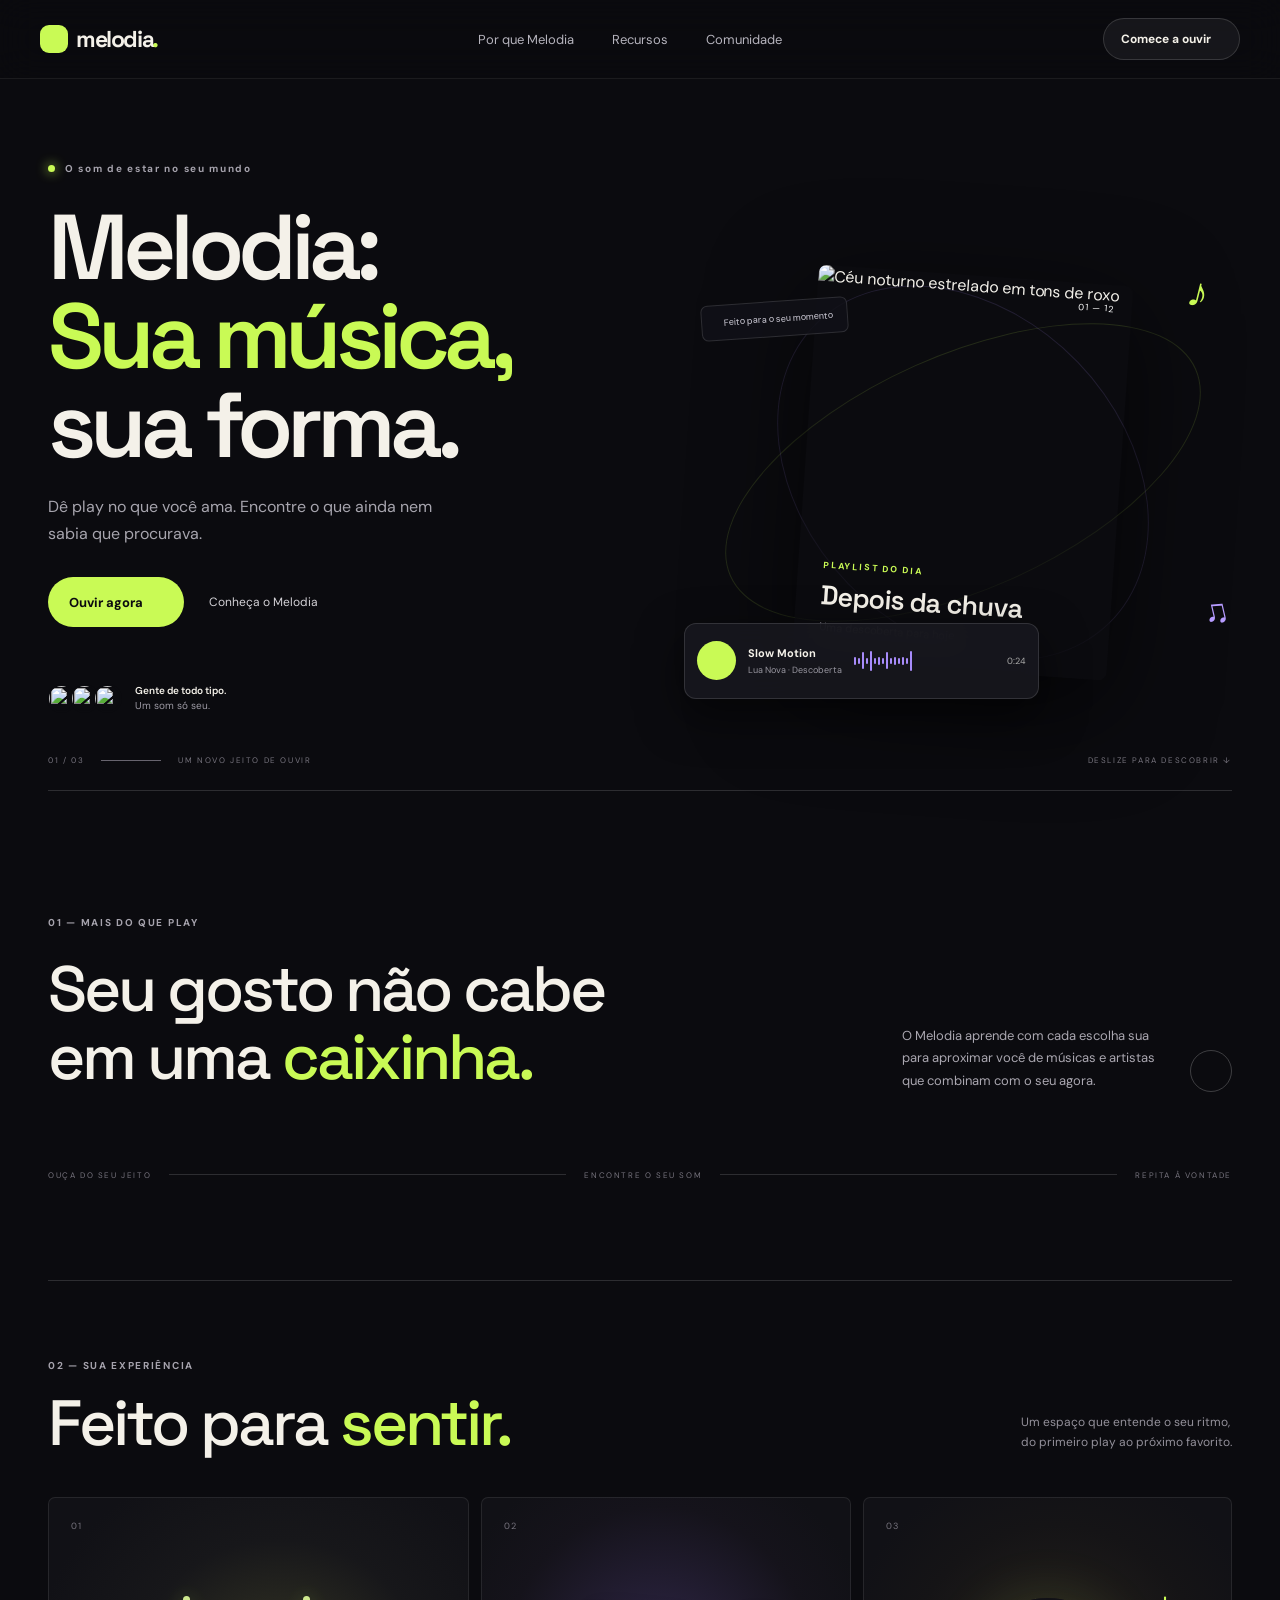
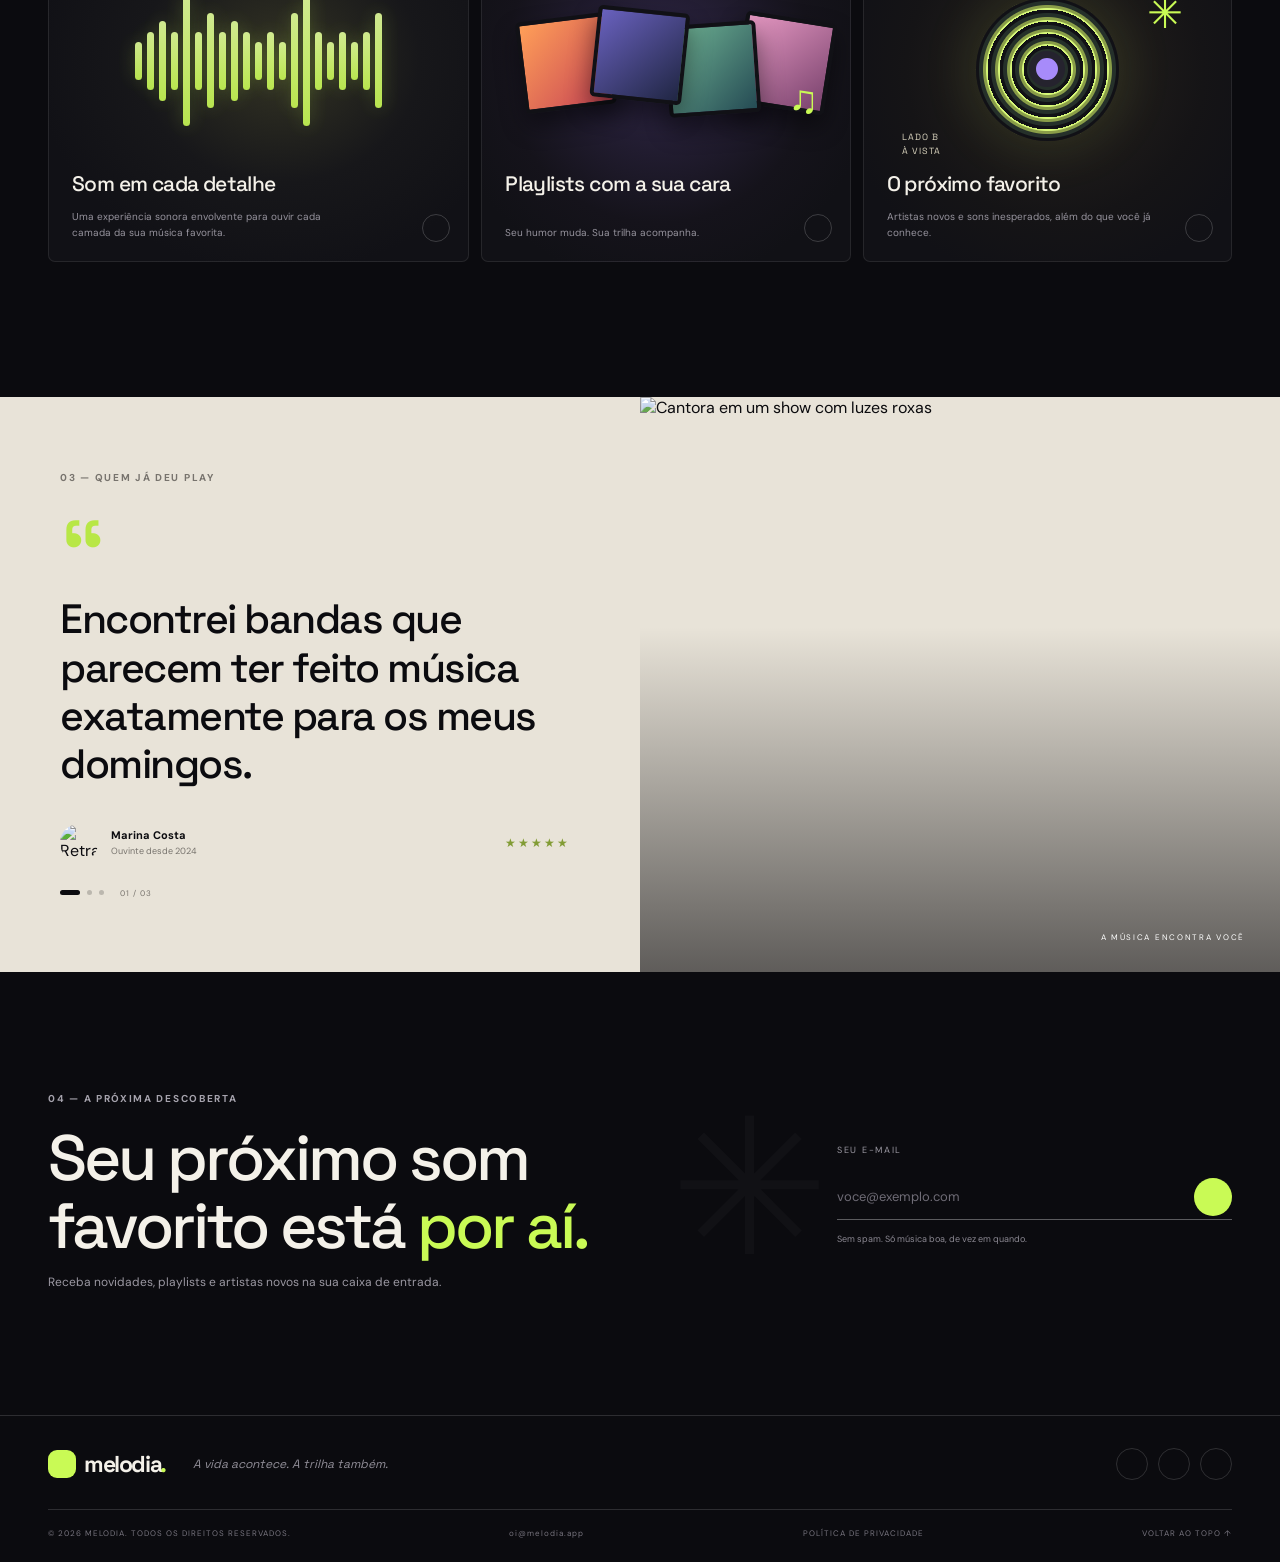
==== index.html @ ab0a3a22 "Set explicit hero title typography" ====
<!doctype html>
<html lang="pt-BR">
<head>
  <meta charset="utf-8">
  <meta name="viewport" content="width=device-width, initial-scale=1">
  <meta name="theme-color" content="#0b0b0f">
  <meta name="description" content="Melodia: descubra artistas novos, crie playlists com a sua cara e ouça cada detalhe.">
  <title>Melodia — Sua música, sua forma</title>
  <link rel="preconnect" href="https://fonts.googleapis.com">
  <link rel="preconnect" href="https://fonts.gstatic.com" crossorigin>
  <link href="https://fonts.googleapis.com/css2?family=DM+Sans:wght@400;500;600;700&family=Space+Grotesk:wght@400;500;600;700&display=swap" rel="stylesheet">
  <script src="https://cdn.tailwindcss.com"></script>
  <script>tailwind.config={theme:{extend:{fontFamily:{sans:['DM Sans','sans-serif'],display:['Space Grotesk','sans-serif']},colors:{ink:'#0b0b0f',acid:'#c9fa55',violet:'#a78bfa'}}}}</script>
  <link rel="stylesheet" href="style.css?v=2">
  <script src="https://unpkg.com/lucide@latest"></script>
</head>
<body>
  <header class="site-header" id="top">
    <nav class="nav-wrap" aria-label="Navegação principal">
      <a class="brand" href="#top" aria-label="Melodia, início"><span class="brand-mark"><i data-lucide="audio-lines"></i></span>melodia<span class="brand-dot">.</span></a>
      <button class="menu-toggle" aria-label="Abrir menu" aria-expanded="false"><i data-lucide="menu"></i></button>
      <div class="nav-links"><a href="#sobre">Por que Melodia</a><a href="#recursos">Recursos</a><a href="#vozes">Comunidade</a></div>
      <a class="nav-cta" href="#ouvir">Comece a ouvir <i data-lucide="arrow-up-right"></i></a>
    </nav>
  </header>

  <main>
    <section class="hero section-wrap" id="ouvir">
      <div class="hero-copy">
        <div class="eyebrow"><span class="pulse-dot"></span> O som de estar no seu mundo</div>
        <h1 style="font-family:'Space Grotesk',sans-serif;font-size:clamp(48px,10vw,92px);font-weight:600;line-height:.97;letter-spacing:-.065em;margin-bottom:24px">Melodia:<br><span style="display:inline-block;white-space:nowrap;color:var(--lime)">Sua música,</span><br>sua forma.</h1>
        <p class="hero-lede">Dê play no que você ama. Encontre o que ainda nem sabia que procurava.</p>
        <div class="hero-actions"><a class="button button-lime" href="#recursos">Ouvir agora <i data-lucide="arrow-right"></i></a><a class="text-link" href="#sobre">Conheça o Melodia <i data-lucide="arrow-down-right"></i></a></div>
        <div class="listener-proof"><div class="avatar-stack"><img src="https://images.unsplash.com/photo-1534528741775-53994a69daeb?auto=format&fit=crop&w=80&q=80" alt=""><img src="https://images.unsplash.com/photo-1500648767791-00dcc994a43e?auto=format&fit=crop&w=80&q=80" alt=""><img src="https://images.unsplash.com/photo-1531123897727-8f129e1688ce?auto=format&fit=crop&w=80&q=80" alt=""></div><span><strong>Gente de todo tipo.</strong><br>Um som só seu.</span></div>
      </div>
      <div class="hero-art" aria-label="Prévia visual do aplicativo Melodia">
        <div class="orbit orbit-one"></div><div class="orbit orbit-two"></div><div class="visual-note note-a">♪</div><div class="visual-note note-b">♫</div>
        <div class="album-art"><img src="https://images.unsplash.com/photo-1519608487953-e999c86e7455?auto=format&fit=crop&w=900&q=85" alt="Céu noturno estrelado em tons de roxo"><div class="album-shade"></div><div class="album-caption"><span>PLAYLIST DO DIA</span><strong>Depois da chuva</strong><small>Uma descoberta para hoje</small></div><span class="album-index">01 — 12</span></div>
        <div class="floating-player"><button class="play-toggle" aria-label="Reproduzir prévia"><i data-lucide="play"></i></button><div class="track-meta"><strong>Slow Motion</strong><span>Lua Nova · Descoberta</span></div><div class="waveform" aria-hidden="true"><span></span><span></span><span></span><span></span><span></span><span></span><span></span><span></span><span></span><span></span><span></span><span></span><span></span><span></span><span></span></div><span class="track-time">0:24</span></div>
        <div class="sound-tag"><i data-lucide="sparkles"></i> Feito para o seu momento</div>
      </div>
      <div class="hero-bottom"><span>01 / 03</span><div class="hero-rule"></div><span>UM NOVO JEITO DE OUVIR</span><span class="scroll-hint">DESLIZE PARA DESCOBRIR ↓</span></div>
    </section>

    <section class="intro section-wrap" id="sobre"><div class="section-kicker">01 — MAIS DO QUE PLAY</div><div class="intro-content"><h2>Seu gosto não cabe<br>em uma <em>caixinha.</em></h2><div class="intro-aside"><p>O Melodia aprende com cada escolha sua para aproximar você de músicas e artistas que combinam com o seu agora.</p><a href="#recursos" class="round-link" aria-label="Ver recursos"><i data-lucide="arrow-down-right"></i></a></div></div><div class="intro-line"><span>OUÇA DO SEU JEITO</span><div></div><span>ENCONTRE O SEU SOM</span><div></div><span>REPITA À VONTADE</span></div></section>

    <section class="features section-wrap" id="recursos"><div class="section-heading"><div><div class="section-kicker">02 — SUA EXPERIÊNCIA</div><h2>Feito para <em>sentir.</em></h2></div><p>Um espaço que entende o seu ritmo,<br>do primeiro play ao próximo favorito.</p></div>
      <div class="feature-grid">
        <a class="feature feature-large" href="recursos.html#som"><div class="feature-top"><span class="feature-number">01</span><i data-lucide="audio-waveform"></i></div><div class="feature-visual equalizer" aria-hidden="true"><span></span><span></span><span></span><span></span><span></span><span></span><span></span><span></span><span></span><span></span><span></span><span></span><span></span><span></span><span></span><span></span><span></span><span></span><span></span><span></span><span></span></div><h3>Som em cada detalhe</h3><p>Uma experiência sonora envolvente para ouvir cada camada da sua música favorita.</p><span class="feature-arrow" aria-hidden="true"><i data-lucide="arrow-up-right"></i></span></a>
        <a class="feature feature-playlist" href="recursos.html#playlists"><div class="feature-top"><span class="feature-number">02</span><i data-lucide="list-music"></i></div><div class="mini-playlist"><span class="mini-cover cover-one"><i data-lucide="sun"></i></span><span class="mini-cover cover-two"><i data-lucide="moon"></i></span><span class="mini-cover cover-three"><i data-lucide="cloud-sun"></i></span><span class="mini-cover cover-four"><i data-lucide="radio"></i></span><div class="mini-wave">♫</div></div><h3>Playlists com a sua cara</h3><p>Seu humor muda. Sua trilha acompanha.</p><span class="feature-arrow" aria-hidden="true"><i data-lucide="arrow-up-right"></i></span></a>
        <a class="feature feature-discover" href="recursos.html#descobertas"><div class="feature-top"><span class="feature-number">03</span><i data-lucide="compass"></i></div><div class="discover-art"><div class="discover-disc"><div></div></div><span class="discover-star">✳</span><span class="discover-label">LADO B<br>À VISTA</span></div><h3>O próximo favorito</h3><p>Artistas novos e sons inesperados, além do que você já conhece.</p><span class="feature-arrow" aria-hidden="true"><i data-lucide="arrow-up-right"></i></span></a>
      </div>
    </section>

<section class="quote-section" id="vozes"><div class="quote-inner"><div class="section-kicker">03 — QUEM JÁ DEU PLAY</div><div class="quote-mark">“</div><blockquote>Encontrei bandas que parecem ter feito música exatamente para os meus domingos.</blockquote><div class="quote-person"><img src="https://images.unsplash.com/photo-1534528741775-53994a69daeb?auto=format&fit=crop&w=120&q=85" alt="Retrato de Marina Costa"><div><strong>Marina Costa</strong><span>Ouvinte desde 2024</span></div><div class="quote-stars" aria-label="5 de 5 estrelas">★★★★★</div></div><div class="quote-pagination" aria-label="Depoimentos"><button class="active" aria-label="Depoimento 1" aria-pressed="true"></button><button aria-label="Depoimento 2" aria-pressed="false"></button><button aria-label="Depoimento 3" aria-pressed="false"></button><span class="quote-count">01 / 03</span></div></div><div class="quote-photo"><img src="https://images.unsplash.com/photo-1516280440614-37939bbacd81?auto=format&fit=crop&w=1000&q=85" alt="Cantora em um show com luzes roxas"><div class="photo-label">A MÚSICA ENCONTRA VOCÊ</div></div></section>

    <section class="signup section-wrap"><div class="signup-copy"><div class="section-kicker">04 — A PRÓXIMA DESCOBERTA</div><h2>Seu próximo som<br>favorito está <em>por aí.</em></h2><p>Receba novidades, playlists e artistas novos na sua caixa de entrada.</p></div><form class="signup-form"><label for="email">SEU E-MAIL</label><div class="input-row"><input id="email" name="email" type="email" placeholder="voce@exemplo.com" autocomplete="email" required><button type="submit" aria-label="Inscrever e-mail"><i data-lucide="arrow-up-right"></i></button></div><div class="form-message" aria-live="polite">Sem spam. Só música boa, de vez em quando.</div></form><div class="signup-spark">✳</div></section>
  </main>

  <footer class="footer"><div class="footer-main"><a class="brand" href="#top"><span class="brand-mark"><i data-lucide="audio-lines"></i></span>melodia<span class="brand-dot">.</span></a><span class="footer-note">A vida acontece. A trilha também.</span><div class="social-links"><a href="https://instagram.com" aria-label="Instagram"><i data-lucide="instagram"></i></a><a href="https://youtube.com" aria-label="YouTube"><i data-lucide="youtube"></i></a><a href="https://open.spotify.com" aria-label="Spotify"><i data-lucide="disc-3"></i></a></div></div><div class="footer-bottom"><span>© 2026 MELODIA. TODOS OS DIREITOS RESERVADOS.</span><a href="mailto:oi@melodia.app">oi@melodia.app</a><a href="privacidade.html">POLÍTICA DE PRIVACIDADE</a><a href="#top">VOLTAR AO TOPO ↑</a></div></footer>
  <script src="script.js"></script>
</body>
</html>
---- style.css ----
:root{--ink:#0b0b0f;--paper:#f4f1e9;--lime:#c9fa55;--muted:#85838b;--line:rgba(255,255,255,.14);--font:'DM Sans',sans-serif;--display:'Space Grotesk',sans-serif}*{box-sizing:border-box}html{scroll-behavior:smooth}body{margin:0;background:var(--ink);color:var(--paper);font-family:var(--font);-webkit-font-smoothing:antialiased}a{color:inherit;text-decoration:none}.section-wrap{width:min(1240px,calc(100% - 96px));margin-inline:auto}.site-header{position:fixed;inset:0 0 auto;z-index:20;background:rgba(11,11,15,.72);backdrop-filter:blur(18px);border-bottom:1px solid rgba(255,255,255,.07);transition:background .25s}.site-header.scrolled{background:rgba(11,11,15,.94)}.nav-wrap{height:78px;width:min(1320px,calc(100% - 80px));margin:auto;display:flex;align-items:center;justify-content:space-between}.brand{font:700 23px var(--display);letter-spacing:-1.4px;display:flex;align-items:center;gap:8px}.brand-mark{width:28px;height:28px;background:var(--lime);color:var(--ink);border-radius:9px;display:grid;place-items:center}.brand-mark svg{width:17px}.brand-dot{color:var(--lime);margin-left:-9px}.nav-links{display:flex;gap:38px;color:#b6b4bd;font-size:13px}.nav-links a:hover,.text-link:hover{color:var(--lime)}.nav-cta{display:flex;align-items:center;gap:11px;font-size:12px;font-weight:700;background:#ffffff0e;padding:12px 17px;border:1px solid var(--line);border-radius:99px}.nav-cta svg{width:15px;color:var(--lime)}.menu-toggle{display:none}.hero{min-height:790px;padding-top:155px;position:relative;display:grid;grid-template-columns:1.05fr .95fr;align-items:center;gap:50px}.hero-copy{position:relative;z-index:2;padding-bottom:70px}.eyebrow,.section-kicker{font-size:10px;letter-spacing:1.7px;font-weight:700;color:#a6a3ad}.eyebrow{display:flex;align-items:center;gap:10px;margin-bottom:28px}.pulse-dot{width:7px;height:7px;background:var(--lime);border-radius:50%;box-shadow:0 0 12px var(--lime)}h1,h2,h3,p{margin-top:0}h1{font:600 clamp(62px,7vw,102px)/.97 var(--display);letter-spacing:-7px;margin-bottom:24px}h1 span{color:var(--lime)}.hero-lede{font-size:16px;line-height:1.65;color:#a7a5ae;max-width:400px;margin-bottom:30px}.hero-actions{display:flex;gap:25px;align-items:center}.button{height:50px;padding:0 21px;display:inline-flex;align-items:center;gap:20px;border-radius:99px;font-size:13px;font-weight:700}.button svg{width:16px}.button-lime{background:var(--lime);color:var(--ink)}.button-lime:hover{background:#d9ff83;transform:translateY(-2px)}.text-link{font-size:12px;color:#d3d1d6;display:flex;gap:8px;align-items:center}.text-link svg{width:14px}.listener-proof{display:flex;align-items:center;gap:13px;margin-top:56px;color:#9d9aa4;font-size:10px;line-height:1.5}.listener-proof strong{color:var(--paper);font-weight:600}.avatar-stack{display:flex;padding-left:5px}.avatar-stack img{width:29px;height:29px;border-radius:50%;object-fit:cover;border:2px solid var(--ink);margin-left:-6px}.hero-art{height:510px;position:relative;display:grid;place-items:center}.orbit{position:absolute;border:1px solid rgba(201,250,85,.13);border-radius:50%;transform:rotate(-24deg)}.orbit-one{width:510px;height:235px}.orbit-two{width:420px;height:320px;transform:rotate(46deg);border-color:#a78bfa24}.album-art{width:315px;height:395px;position:relative;border-radius:8px;overflow:hidden;transform:rotate(4deg);box-shadow:0 28px 100px #0009}.album-art>img{width:100%;height:100%;object-fit:cover;filter:saturate(.85)}.album-shade{position:absolute;inset:25% 0 0;background:linear-gradient(transparent,#0b0b0fdf)}.album-caption{position:absolute;bottom:27px;left:25px;display:grid;gap:7px}.album-caption span{font-size:9px;letter-spacing:1.8px;color:var(--lime);font-weight:700}.album-caption strong{font:600 27px var(--display);letter-spacing:-1px}.album-caption small{color:#c1bec9;font-size:11px}.album-index{position:absolute;top:18px;right:18px;font-size:9px;letter-spacing:1px;color:#fff}.floating-player{position:absolute;bottom:29px;left:-9px;width:355px;height:76px;border:1px solid #ffffff20;background:#17171eeb;backdrop-filter:blur(12px);border-radius:12px;display:flex;align-items:center;padding:12px;gap:12px;box-shadow:0 16px 45px #0008}.play-toggle{width:39px;height:39px;border:0;background:var(--lime);border-radius:50%;display:grid;place-items:center;color:var(--ink);cursor:pointer}.play-toggle svg{width:16px;fill:currentColor}.track-meta{display:grid;gap:4px;min-width:92px}.track-meta strong{font-size:11px}.track-meta span{font-size:9px;color:#9896a0}.waveform{height:24px;flex:1;display:flex;align-items:center;gap:2px}.waveform span{width:2px;height:var(--h,8px);background:#a78bfa;border-radius:2px}.waveform span:nth-child(3n){--h:17px}.waveform span:nth-child(4n){--h:12px}.waveform span:nth-child(5n){--h:20px}.waveform span:nth-child(2n){--h:6px}.track-time{font-size:9px;color:#aaa}.visual-note{position:absolute;color:var(--lime);font:42px var(--display);z-index:2}.note-a{top:48px;right:23px;transform:rotate(14deg)}.note-b{bottom:95px;right:3px;color:#b69bff;font-size:34px;transform:rotate(-13deg)}.sound-tag{position:absolute;top:83px;left:8px;display:flex;gap:8px;align-items:center;border:1px solid #ffffff20;background:#111118d9;padding:11px 14px;border-radius:7px;font-size:9px;color:#d1cfda;transform:rotate(-4deg)}.sound-tag svg{width:14px;color:var(--lime)}.hero-bottom{position:absolute;bottom:25px;left:0;right:0;display:flex;align-items:center;gap:17px;font-size:8px;letter-spacing:1.6px;color:#77747e}.hero-rule{width:60px;height:1px;background:#67646e}.scroll-hint{margin-left:auto}.intro{padding:125px 0 100px;border-top:1px solid var(--line)}.intro-content{display:flex;justify-content:space-between;align-items:flex-end;margin-top:27px}.intro h2,.section-heading h2,.signup h2{font:500 clamp(42px,5vw,68px)/1.06 var(--display);letter-spacing:-3px;margin:0}.intro h2 em,.section-heading h2 em,.signup h2 em{font-style:normal;color:var(--lime)}.intro-aside{max-width:330px;display:flex;align-items:flex-end;gap:26px}.intro-aside p{font-size:13px;line-height:1.7;color:#aaa7b0;margin:0}.round-link{height:42px;width:42px;border:1px solid #ffffff35;border-radius:50%;display:grid;place-items:center;flex-shrink:0}.round-link svg{width:17px;color:var(--lime)}.intro-line{display:flex;align-items:center;gap:18px;margin-top:78px;color:#77747e;font-size:8px;letter-spacing:1.6px}.intro-line div{height:1px;background:var(--line);flex:1}.features{padding:78px 0 135px;border-top:1px solid var(--line)}.section-heading{display:flex;justify-content:space-between;align-items:flex-end;margin-bottom:40px}.section-heading h2{margin-top:18px}.section-heading>p{font-size:12px;line-height:1.65;color:#93909a;margin:0 0 5px}.feature-grid{display:grid;grid-template-columns:1.14fr 1fr 1fr;gap:12px}.feature{min-height:365px;border:1px solid #ffffff16;border-radius:7px;padding:22px;position:relative;overflow:hidden;background:#111116}.feature-top{display:flex;align-items:center;justify-content:space-between;position:relative;z-index:2}.feature-number{font-size:9px;color:#77747e;letter-spacing:1px}.feature-top svg{width:17px;color:var(--lime)}.feature h3{position:absolute;left:23px;bottom:64px;font:500 21px var(--display);letter-spacing:-.6px;margin:0}.feature p{position:absolute;bottom:20px;left:23px;right:20px;font-size:10px;line-height:1.6;color:#96939d;margin:0;max-width:275px}.feature-large{background:radial-gradient(ellipse at 55% 45%,#343424 0,#17171a 43%,#111116 75%)}.equalizer{position:absolute;top:90px;left:32px;right:32px;height:145px;display:flex;align-items:center;justify-content:center;gap:5px}.equalizer span{width:7px;height:var(--bar,38px);border-radius:9px;background:linear-gradient(0deg,#c9fa55,#e3ff9d);opacity:.9;box-shadow:0 0 18px #c9fa5544}.equalizer span:nth-child(4n){--bar:112px}.equalizer span:nth-child(3n){--bar:80px}.equalizer span:nth-child(5n){--bar:130px}.equalizer span:nth-child(2n){--bar:58px}.equalizer span:nth-child(7n){--bar:95px}.feature-playlist{background:radial-gradient(ellipse at 48% 46%,#302749,#15131b 57%,#111116 80%)}.mini-playlist{position:absolute;left:24px;right:24px;top:105px;height:120px;display:flex;align-items:center;justify-content:center}.mini-cover{height:92px;width:92px;display:grid;place-items:center;border:4px solid #111116;border-radius:5px;margin-right:-19px;transform:rotate(-7deg);box-shadow:0 12px 25px #0007}.mini-cover svg{width:29px;color:#fff}.cover-one{background:linear-gradient(135deg,#ff9f58,#c74454)}.cover-two{background:linear-gradient(135deg,#6961be,#202643);transform:rotate(6deg) translateY(-8px);z-index:2}.cover-three{background:linear-gradient(135deg,#71b595,#254b54);transform:rotate(-4deg) translateY(6px);z-index:1}.cover-four{background:linear-gradient(135deg,#e598c2,#79426d);transform:rotate(9deg)}.mini-wave{position:absolute;right:7px;bottom:-2px;z-index:4;color:var(--lime);font:40px var(--display)}.feature-discover{background:radial-gradient(ellipse at 52% 48%,#28231e,#151416 55%,#111116 80%)}.discover-art{position:absolute;inset:75px 20px 96px;display:grid;place-items:center}.discover-disc{width:143px;height:143px;border-radius:50%;background:repeating-radial-gradient(circle at center,#d6f778 0 1px,#899d48 2px 4px,#25302a 5px 8px,#111116 9px 12px);box-shadow:0 0 58px #c9fa5522;display:grid;place-items:center}.discover-disc div{height:36px;width:36px;border-radius:50%;background:#a78bfa;border:7px solid #25232e}.discover-star{position:absolute;top:12px;right:28px;font-size:43px;color:var(--lime)}.discover-label{position:absolute;left:18px;bottom:7px;color:#d8d2bd;font:9px/1.5 var(--display);letter-spacing:1px}.quote-section{display:grid;grid-template-columns:1fr 1fr;min-height:520px;background:#e8e3d8;color:var(--ink)}.quote-inner{padding:74px max(60px,calc((100vw - 1240px)/2));padding-right:70px;position:relative;display:flex;flex-direction:column}.quote-inner .section-kicker{color:#77736d}.quote-mark{font:110px/1 var(--display);height:89px;color:#b8e746;margin-top:22px}.quote-inner blockquote{font:500 clamp(27px,3.2vw,43px)/1.18 var(--display);letter-spacing:-1.5px;margin:0;max-width:510px}.quote-person{display:flex;align-items:center;gap:13px;margin-top:auto;padding-top:35px}.quote-person img{width:38px;height:38px;object-fit:cover;border-radius:50%}.quote-person div:nth-child(2){display:grid;gap:3px}.quote-person strong{font-size:11px}.quote-person span{font-size:9px;color:#77736d}.quote-stars{margin-left:auto;letter-spacing:2px;color:#829c35;font-size:12px}.quote-pagination{display:flex;align-items:center;gap:7px;margin-top:26px}.quote-pagination>span:not(.quote-count){width:5px;height:5px;background:#bbb7ae;border-radius:99px}.quote-pagination>span.active{width:20px;background:var(--ink)}.quote-count{font-size:8px;color:#77736d;margin-left:9px;letter-spacing:1px}.quote-photo{position:relative;min-height:500px;overflow:hidden}.quote-photo img{width:100%;height:100%;object-fit:cover;position:absolute;inset:0;filter:saturate(.75)}.quote-photo:after{content:"";position:absolute;inset:40% 0 0;background:linear-gradient(transparent,#08070a9c)}.photo-label{position:absolute;z-index:1;right:35px;bottom:30px;color:white;font-size:8px;letter-spacing:1.7px}.signup{position:relative;display:flex;justify-content:space-between;align-items:center;padding-top:120px;padding-bottom:125px;overflow:hidden}.signup-copy{position:relative;z-index:1}.signup h2{margin:20px 0 14px}.signup-copy>p{font-size:12px;color:#9b98a2;margin:0}.signup-form{width:min(395px,40%);position:relative;z-index:1}.signup-form label{font-size:9px;letter-spacing:1.7px;color:#9b98a2}.input-row{display:flex;border-bottom:1px solid #ffffff54;margin-top:16px}.input-row input{flex:1;border:0;background:transparent;padding:14px 0;color:white;font:13px var(--font);outline:none}.input-row input::placeholder{color:#6f6c76}.input-row button{border:0;background:var(--lime);color:var(--ink);border-radius:50%;width:38px;height:38px;display:grid;place-items:center;cursor:pointer;align-self:center}.input-row button svg{width:17px}.form-message{font-size:9px;color:#8c8993;margin-top:13px}.form-message.success{color:var(--lime)}.signup-spark{position:absolute;color:#ffffff07;font-size:190px;right:34%;top:49%;transform:translateY(-50%)}.footer{border-top:1px solid var(--line);padding:32px max(48px,calc((100vw - 1320px)/2)) 24px}.footer-main{display:flex;align-items:center;padding-bottom:29px}.footer-note{font:italic 12px var(--display);color:#918e98;margin-left:27px}.social-links{margin-left:auto;display:flex;gap:10px}.social-links a{height:32px;width:32px;border:1px solid #ffffff25;border-radius:50%;display:grid;place-items:center;color:#ccc9d1}.social-links svg{width:14px}.footer-bottom{border-top:1px solid var(--line);padding-top:18px;display:flex;justify-content:space-between;color:#77747e;font-size:8px;letter-spacing:1px}.footer-bottom a:hover{color:var(--lime)}
@media(max-width:900px){.section-wrap{width:calc(100% - 56px)}.nav-wrap{width:calc(100% - 56px)}.hero{gap:10px;grid-template-columns:1fr 1fr;min-height:720px}.hero-art{transform:scale(.85);transform-origin:center}.feature-grid{grid-template-columns:1fr 1fr}.feature-large{grid-column:span 2;min-height:330px}.quote-inner{padding:62px 38px}.quote-photo{min-height:450px}.footer{padding-inline:28px}}
@media(max-width:640px){.section-wrap{width:calc(100% - 40px)}.nav-wrap{width:calc(100% - 40px);height:68px}.nav-links{display:none;position:absolute;top:67px;left:0;right:0;padding:22px 20px 25px;background:#101015;border-bottom:1px solid var(--line);flex-direction:column;gap:20px}.nav-links.open{display:flex}.nav-cta{font-size:0;padding:10px}.nav-cta svg{width:17px}.menu-toggle{display:grid;place-items:center;background:none;border:0;color:white;margin-left:auto;margin-right:13px}.menu-toggle svg{width:21px}.hero{padding-top:127px;display:block;min-height:0;padding-bottom:95px}.hero-copy{padding:0}.eyebrow{font-size:9px;margin-bottom:20px}h1{font-size:67px;letter-spacing:-5px}.hero-lede{font-size:14px;max-width:325px}.hero-actions{gap:17px}.listener-proof{margin-top:29px}.hero-art{height:405px;transform:scale(.82);transform-origin:top center;margin-top:45px;margin-bottom:-60px}.album-art{width:275px;height:350px}.orbit-one{width:430px}.orbit-two{width:350px}.floating-player{width:330px;left:-2px;bottom:18px}.hero-bottom{bottom:22px;font-size:7px;gap:10px}.hero-rule{width:34px}.scroll-hint{display:none}.intro{padding:82px 0 68px}.intro-content{display:block;margin-top:21px}.intro h2,.section-heading h2,.signup h2{font-size:46px;letter-spacing:-2.7px}.intro-aside{margin-top:23px;max-width:100%}.intro-aside p{font-size:12px}.intro-line{margin-top:48px;gap:9px;font-size:6px;letter-spacing:.8px}.features{padding:65px 0 85px}.section-heading{display:block;margin-bottom:27px}.section-heading>p{margin-top:15px}.feature-grid{grid-template-columns:1fr}.feature-large{grid-column:auto}.feature{min-height:315px}.feature-large{min-height:315px}.quote-section{grid-template-columns:1fr}.quote-inner{min-height:410px;padding:53px 25px 35px}.quote-inner blockquote{font-size:34px}.quote-photo{min-height:360px}.signup{display:block;padding-top:83px;padding-bottom:87px}.signup-copy>p{max-width:300px;line-height:1.6}.signup-form{width:100%;margin-top:38px}.footer{padding:25px 20px 20px}.footer-main{flex-wrap:wrap;gap:14px}.footer-note{margin-left:auto;font-size:10px}.social-links{width:100%;margin:9px 0 0}.footer-bottom{display:grid;grid-template-columns:1fr 1fr;gap:14px;font-size:7px}.footer-bottom a:last-child{text-align:right}}
@media(prefers-reduced-motion:reduce){html{scroll-behavior:auto}*,*:before,*:after{transition:none!important;animation:none!important}}
.quote-pagination button{width:5px;height:5px;padding:0;border:0;background:#bbb7ae;border-radius:99px;cursor:pointer}.quote-pagination button.active{width:20px;background:var(--ink)}
h1{font-size:clamp(58px,6.6vw,92px);letter-spacing:-.065em}h1 span{display:inline-block;white-space:nowrap}.feature{display:block;color:inherit;cursor:pointer;transition:transform .2s,border-color .2s,background-color .2s}.feature:hover{transform:translateY(-5px);border-color:#c9fa5580}.feature:focus-visible{outline:2px solid var(--lime);outline-offset:4px}.feature-arrow{position:absolute;right:18px;bottom:19px;width:28px;height:28px;border:1px solid #ffffff3a;border-radius:50%;display:grid;place-items:center;color:var(--lime);opacity:.8}.feature-arrow svg{width:14px}.feature:hover .feature-arrow{background:var(--lime);color:var(--ink);border-color:var(--lime)}
@media(max-width:640px){h1{font-size:clamp(48px,12.5vw,67px);letter-spacing:-.07em}}
.resource-detail{scroll-margin-top:110px;display:grid;grid-template-columns:55px 1fr 120px;gap:22px;align-items:center;padding:45px 12px;border-top:1px solid var(--line)}.resource-detail:last-child{border-bottom:1px solid var(--line)}.resource-number{font:500 12px var(--display);color:var(--lime)}.resource-detail h2{font:500 clamp(28px,4vw,45px)/1.1 var(--display);letter-spacing:-1.5px;margin:14px 0}.resource-detail p{max-width:570px;font-size:13px;line-height:1.75;color:#aaa7b0;margin:0}.resource-note{display:flex;align-items:center;gap:8px;font-size:10px;color:#d4d1db;margin-top:20px}.resource-note svg{width:15px;color:var(--lime)}.resource-symbol{width:94px;height:94px;border:1px solid #ffffff1d;border-radius:50%;display:grid;place-items:center;color:var(--lime);background:radial-gradient(circle,#c9fa5518,transparent 70%)}.resource-symbol svg{width:34px;height:34px}.resource-end{padding-bottom:110px;display:flex;align-items:center;justify-content:space-between}.resource-end h2{font:500 clamp(28px,4vw,42px) var(--display);letter-spacing:-1px;margin:0}@media(max-width:640px){.resource-detail{grid-template-columns:34px 1fr;gap:14px;padding:34px 0}.resource-symbol{display:none}.resource-detail p{font-size:12px}.resource-end{display:block;padding-bottom:75px}.resource-end .button{margin-top:25px}}
#ouvir h1{font-size:clamp(58px,6.6vw,92px);line-height:.97;font-weight:600;letter-spacing:-.065em}#ouvir h1 span{display:inline-block;white-space:nowrap}@media(max-width:640px){#ouvir h1{font-size:clamp(48px,12.5vw,67px);letter-spacing:-.07em}}
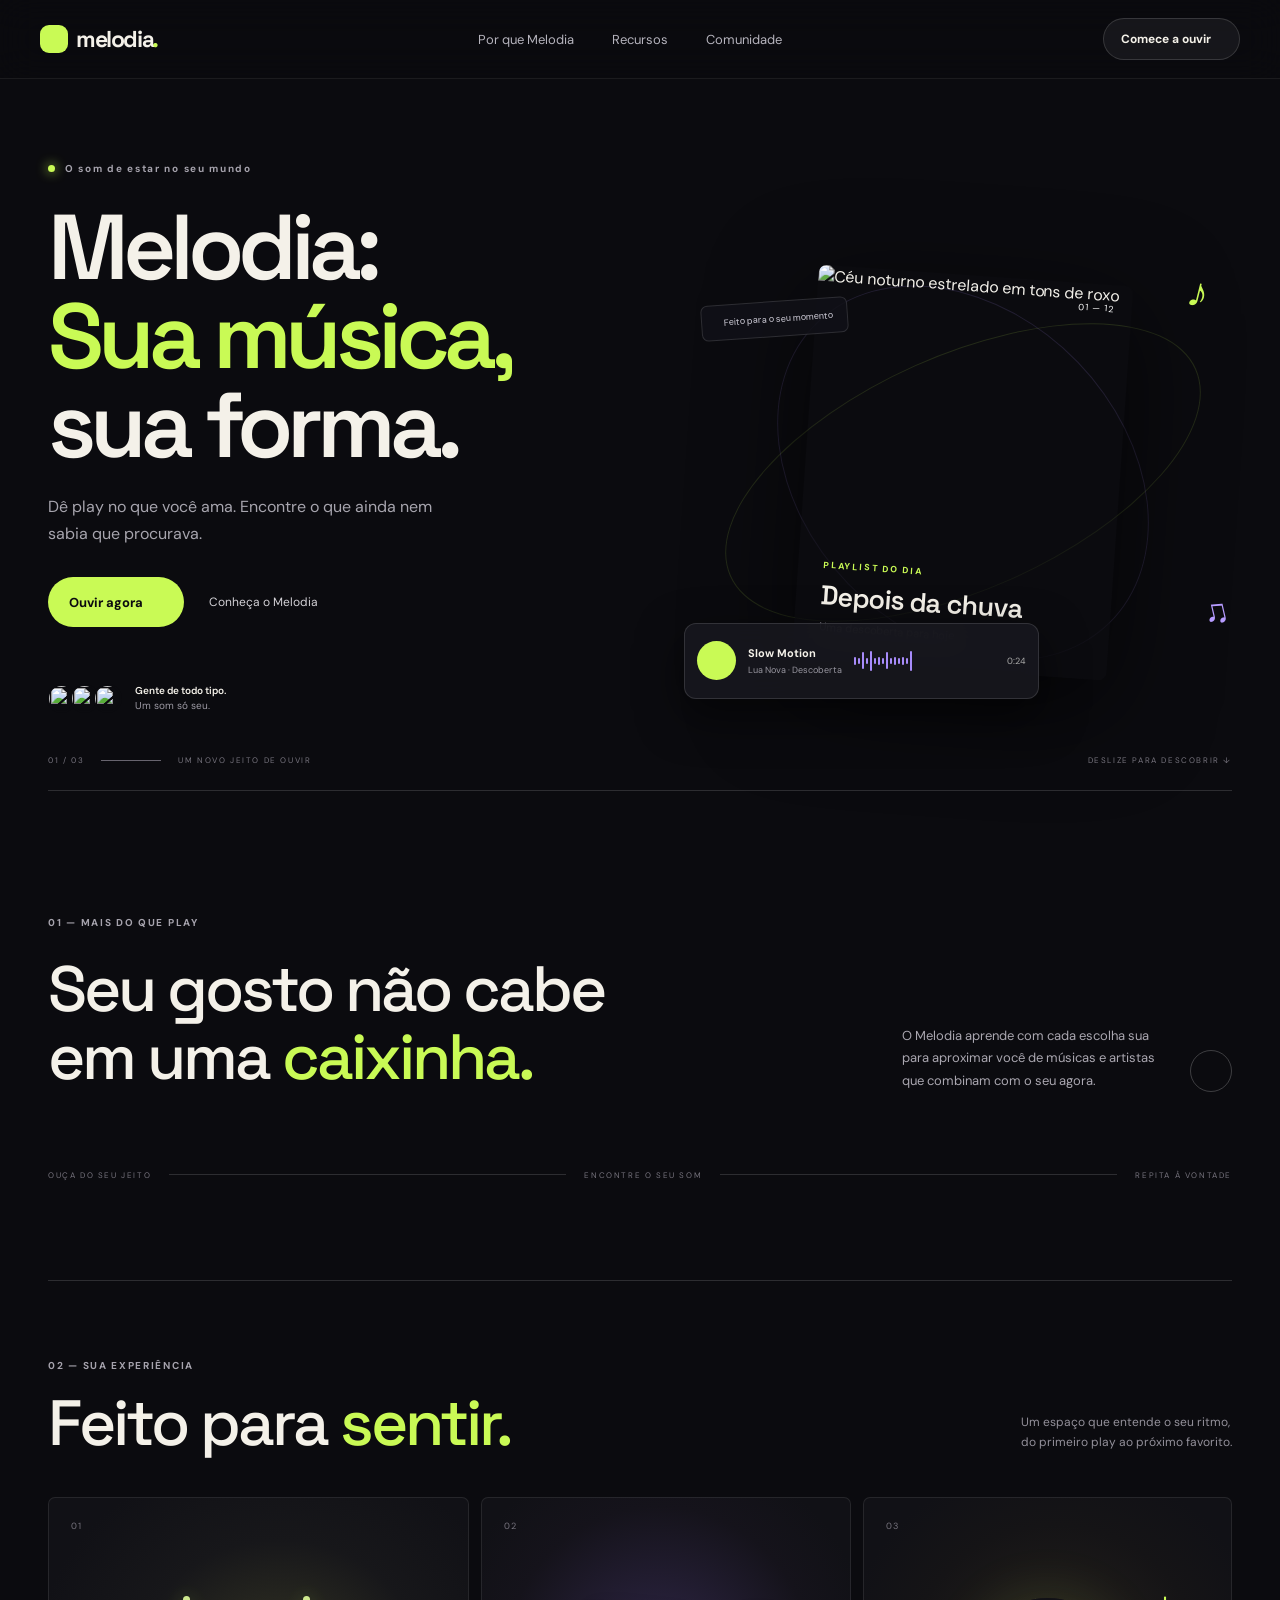
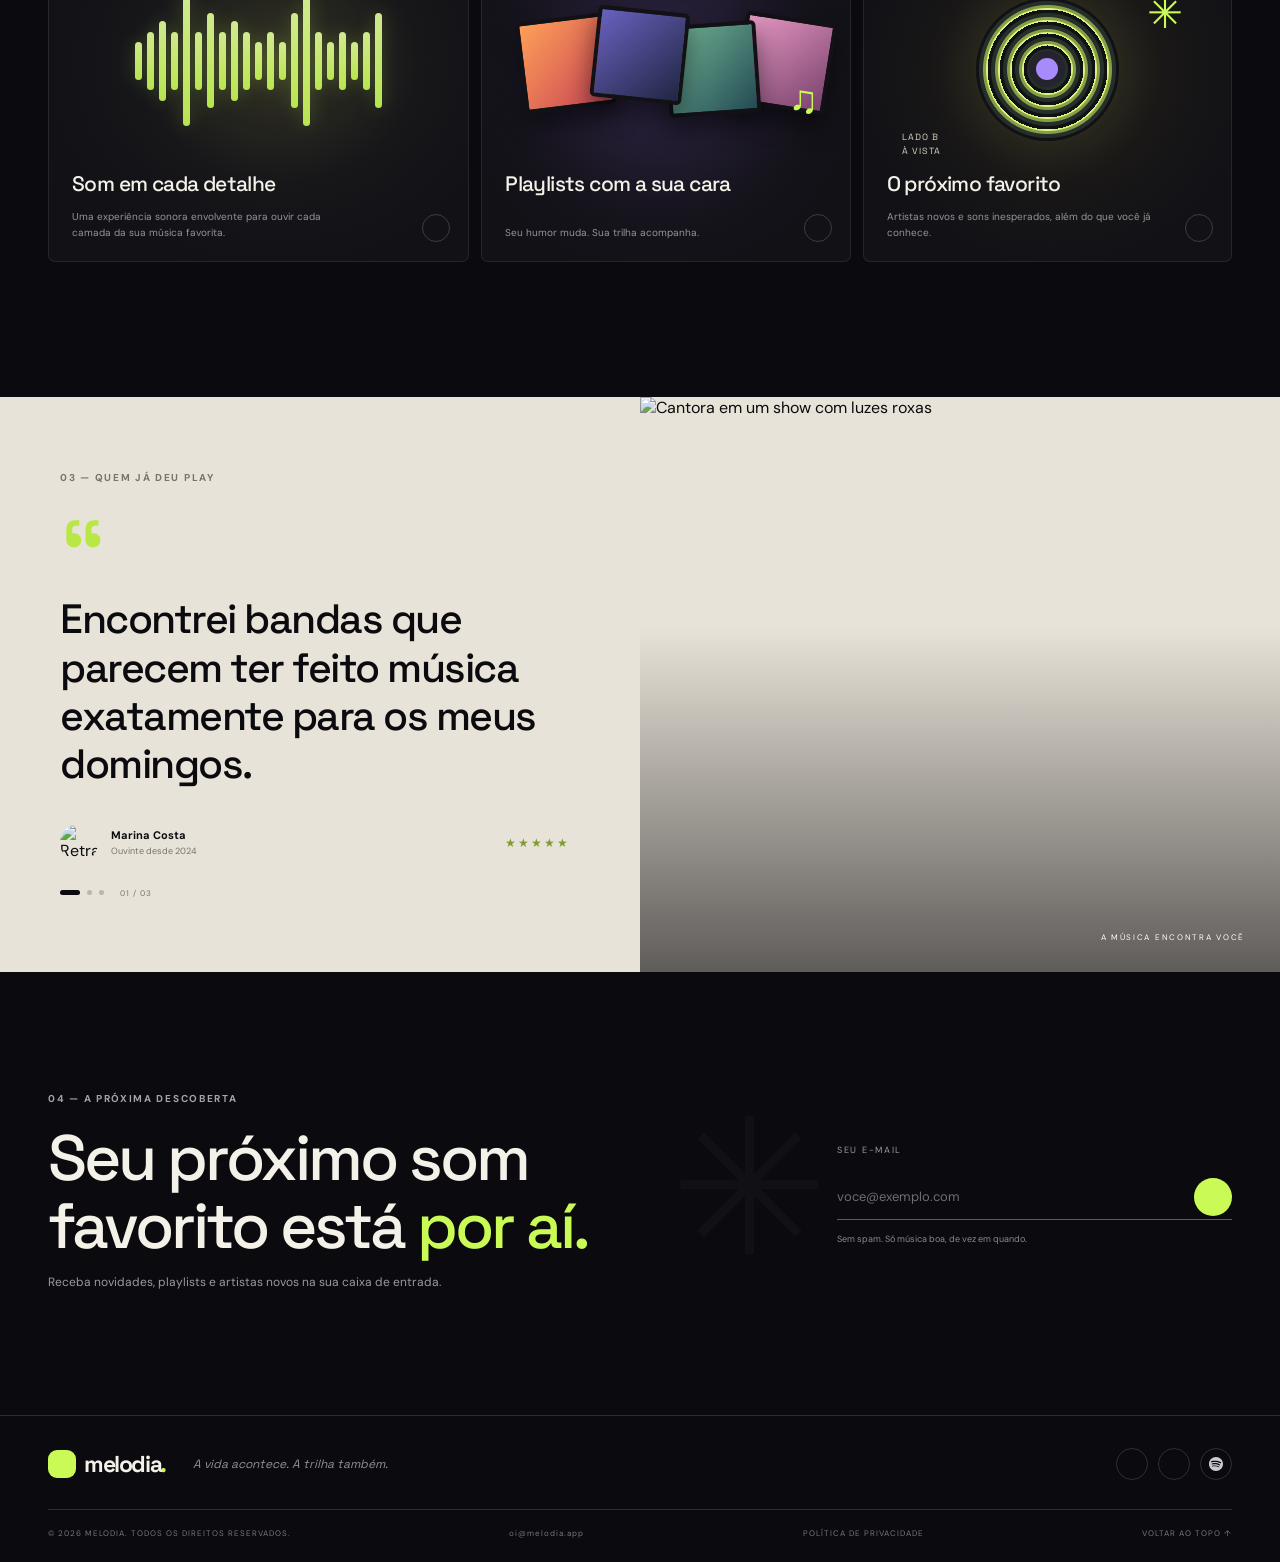
==== commit 5e1e7a35: "Open social links in new tabs and add platform icons" ====
--- a/index.html
+++ b/index.html
@@ -11,7 +11,7 @@
   <link href="https://fonts.googleapis.com/css2?family=DM+Sans:wght@400;500;600;700&family=Space+Grotesk:wght@400;500;600;700&display=swap" rel="stylesheet">
   <script src="https://cdn.tailwindcss.com"></script>
   <script>tailwind.config={theme:{extend:{fontFamily:{sans:['DM Sans','sans-serif'],display:['Space Grotesk','sans-serif']},colors:{ink:'#0b0b0f',acid:'#c9fa55',violet:'#a78bfa'}}}}</script>
-  <link rel="stylesheet" href="style.css?v=2">
+  <link rel="stylesheet" href="style.css?v=3">
   <script src="https://unpkg.com/lucide@latest"></script>
 </head>
 <body>
@@ -57,7 +57,7 @@
     <section class="signup section-wrap"><div class="signup-copy"><div class="section-kicker">04 — A PRÓXIMA DESCOBERTA</div><h2>Seu próximo som<br>favorito está <em>por aí.</em></h2><p>Receba novidades, playlists e artistas novos na sua caixa de entrada.</p></div><form class="signup-form"><label for="email">SEU E-MAIL</label><div class="input-row"><input id="email" name="email" type="email" placeholder="voce@exemplo.com" autocomplete="email" required><button type="submit" aria-label="Inscrever e-mail"><i data-lucide="arrow-up-right"></i></button></div><div class="form-message" aria-live="polite">Sem spam. Só música boa, de vez em quando.</div></form><div class="signup-spark">✳</div></section>
   </main>
 
-  <footer class="footer"><div class="footer-main"><a class="brand" href="#top"><span class="brand-mark"><i data-lucide="audio-lines"></i></span>melodia<span class="brand-dot">.</span></a><span class="footer-note">A vida acontece. A trilha também.</span><div class="social-links"><a href="https://instagram.com" aria-label="Instagram"><i data-lucide="instagram"></i></a><a href="https://youtube.com" aria-label="YouTube"><i data-lucide="youtube"></i></a><a href="https://open.spotify.com" aria-label="Spotify"><i data-lucide="disc-3"></i></a></div></div><div class="footer-bottom"><span>© 2026 MELODIA. TODOS OS DIREITOS RESERVADOS.</span><a href="mailto:oi@melodia.app">oi@melodia.app</a><a href="privacidade.html">POLÍTICA DE PRIVACIDADE</a><a href="#top">VOLTAR AO TOPO ↑</a></div></footer>
+  <footer class="footer"><div class="footer-main"><a class="brand" href="#top"><span class="brand-mark"><i data-lucide="audio-lines"></i></span>melodia<span class="brand-dot">.</span></a><span class="footer-note">A vida acontece. A trilha também.</span><div class="social-links" aria-label="Encontre o Melodia nas redes"><a href="https://instagram.com" target="_blank" rel="noopener noreferrer" aria-label="Instagram (abre em nova aba)"><i data-lucide="instagram" aria-hidden="true"></i></a><a href="https://youtube.com" target="_blank" rel="noopener noreferrer" aria-label="YouTube (abre em nova aba)"><i data-lucide="youtube" aria-hidden="true"></i></a><a href="https://open.spotify.com" target="_blank" rel="noopener noreferrer" aria-label="Spotify (abre em nova aba)"><svg viewBox="0 0 24 24" fill="currentColor" aria-hidden="true"><path d="M12 0C5.37 0 0 5.37 0 12s5.37 12 12 12 12-5.37 12-12S18.63 0 12 0zm5.5 17.3a.75.75 0 0 1-1.03.25c-2.82-1.72-6.37-2.1-10.55-1.15a.75.75 0 1 1-.33-1.46c4.58-1.05 8.5-.6 11.66 1.33.36.22.47.68.25 1.03zm1.47-3.26a.94.94 0 0 1-1.29.31c-3.23-1.99-8.15-2.57-11.97-1.4a.94.94 0 1 1-.55-1.79c4.36-1.32 9.78-.68 13.5 1.6.44.27.58.85.31 1.29zm.13-3.4C15.23 8.28 8.8 8.08 5.07 9.2a1.13 1.13 0 1 1-.65-2.17c4.28-1.3 11.4-1.05 15.9 1.62a1.13 1.13 0 0 1-1.16 1.94z"/></svg></a></div></div><div class="footer-bottom"><span>© 2026 MELODIA. TODOS OS DIREITOS RESERVADOS.</span><a href="mailto:oi@melodia.app">oi@melodia.app</a><a href="privacidade.html">POLÍTICA DE PRIVACIDADE</a><a href="#top">VOLTAR AO TOPO ↑</a></div></footer>
   <script src="script.js"></script>
 </body>
 </html>
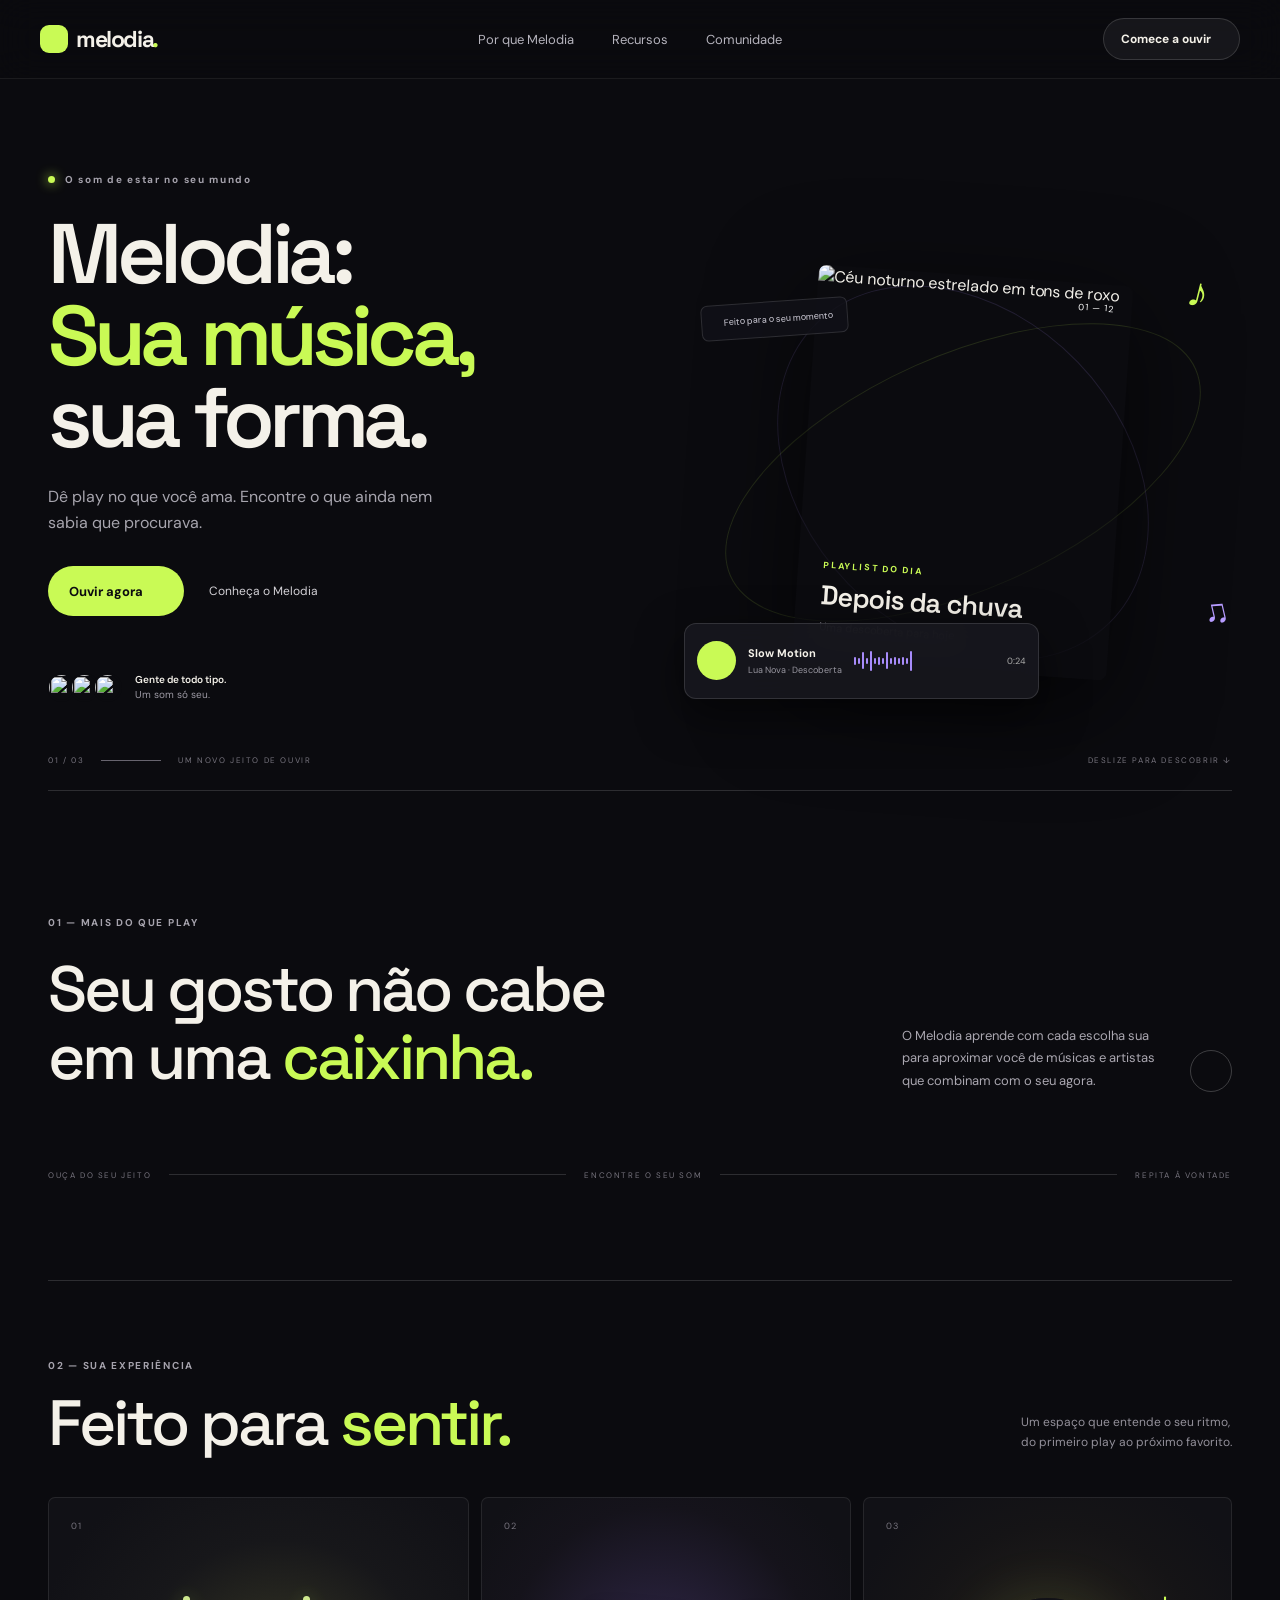
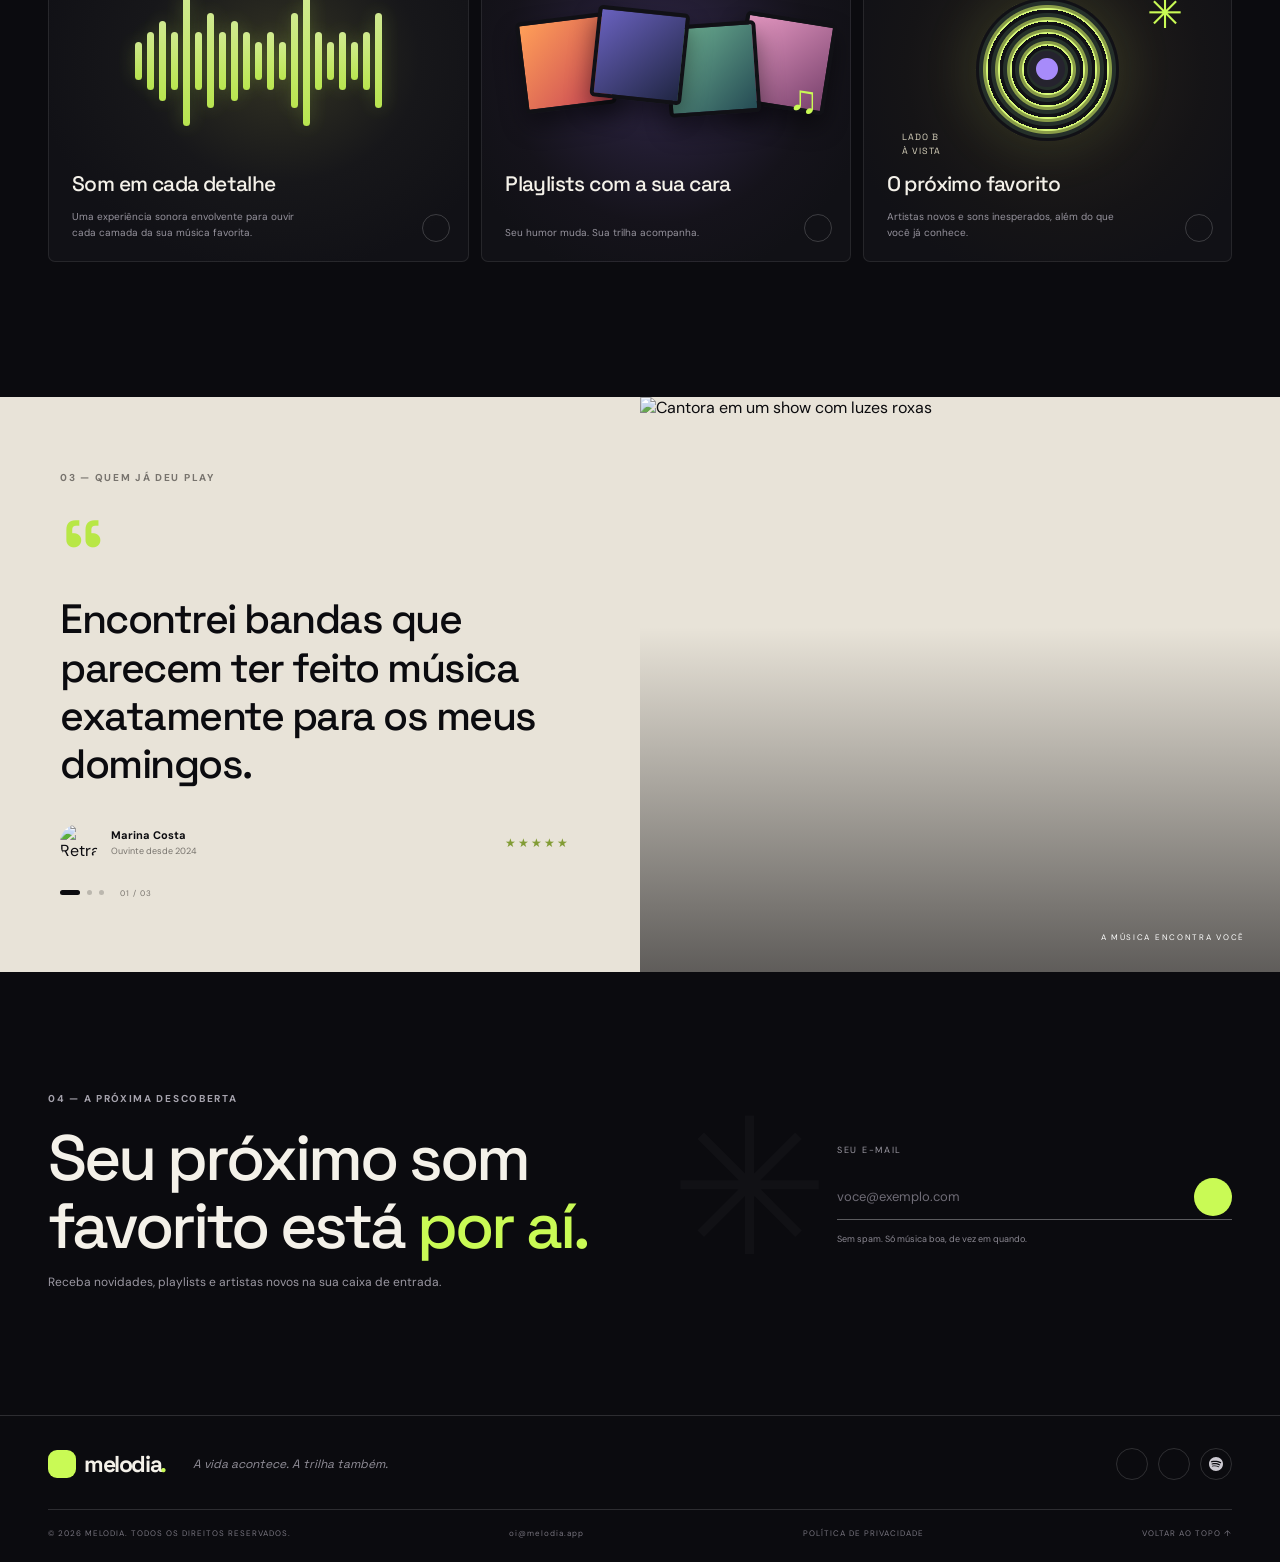
==== commit c56fb90f: "Make the mobile hero heading wrap cleanly" ====
--- a/index.html
+++ b/index.html
@@ -11,7 +11,7 @@
   <link href="https://fonts.googleapis.com/css2?family=DM+Sans:wght@400;500;600;700&family=Space+Grotesk:wght@400;500;600;700&display=swap" rel="stylesheet">
   <script src="https://cdn.tailwindcss.com"></script>
   <script>tailwind.config={theme:{extend:{fontFamily:{sans:['DM Sans','sans-serif'],display:['Space Grotesk','sans-serif']},colors:{ink:'#0b0b0f',acid:'#c9fa55',violet:'#a78bfa'}}}}</script>
-  <link rel="stylesheet" href="style.css?v=3">
+  <link rel="stylesheet" href="style.css?v=4">
   <script src="https://unpkg.com/lucide@latest"></script>
 </head>
 <body>
@@ -28,7 +28,7 @@
     <section class="hero section-wrap" id="ouvir">
       <div class="hero-copy">
         <div class="eyebrow"><span class="pulse-dot"></span> O som de estar no seu mundo</div>
-        <h1 style="font-family:'Space Grotesk',sans-serif;font-size:clamp(48px,10vw,92px);font-weight:600;line-height:.97;letter-spacing:-.065em;margin-bottom:24px">Melodia:<br><span style="display:inline-block;white-space:nowrap;color:var(--lime)">Sua música,</span><br>sua forma.</h1>
+        <h1>Melodia:<br><span>Sua música,</span><br>sua forma.</h1>
         <p class="hero-lede">Dê play no que você ama. Encontre o que ainda nem sabia que procurava.</p>
         <div class="hero-actions"><a class="button button-lime" href="#recursos">Ouvir agora <i data-lucide="arrow-right"></i></a><a class="text-link" href="#sobre">Conheça o Melodia <i data-lucide="arrow-down-right"></i></a></div>
         <div class="listener-proof"><div class="avatar-stack"><img src="https://images.unsplash.com/photo-1534528741775-53994a69daeb?auto=format&fit=crop&w=80&q=80" alt=""><img src="https://images.unsplash.com/photo-1500648767791-00dcc994a43e?auto=format&fit=crop&w=80&q=80" alt=""><img src="https://images.unsplash.com/photo-1531123897727-8f129e1688ce?auto=format&fit=crop&w=80&q=80" alt=""></div><span><strong>Gente de todo tipo.</strong><br>Um som só seu.</span></div>
--- a/style.css
+++ b/style.css
@@ -7,4 +7,64 @@
 @media(max-width:640px){h1{font-size:clamp(48px,12.5vw,67px);letter-spacing:-.07em}}
 .resource-detail{scroll-margin-top:110px;display:grid;grid-template-columns:55px 1fr 120px;gap:22px;align-items:center;padding:45px 12px;border-top:1px solid var(--line)}.resource-detail:last-child{border-bottom:1px solid var(--line)}.resource-number{font:500 12px var(--display);color:var(--lime)}.resource-detail h2{font:500 clamp(28px,4vw,45px)/1.1 var(--display);letter-spacing:-1.5px;margin:14px 0}.resource-detail p{max-width:570px;font-size:13px;line-height:1.75;color:#aaa7b0;margin:0}.resource-note{display:flex;align-items:center;gap:8px;font-size:10px;color:#d4d1db;margin-top:20px}.resource-note svg{width:15px;color:var(--lime)}.resource-symbol{width:94px;height:94px;border:1px solid #ffffff1d;border-radius:50%;display:grid;place-items:center;color:var(--lime);background:radial-gradient(circle,#c9fa5518,transparent 70%)}.resource-symbol svg{width:34px;height:34px}.resource-end{padding-bottom:110px;display:flex;align-items:center;justify-content:space-between}.resource-end h2{font:500 clamp(28px,4vw,42px) var(--display);letter-spacing:-1px;margin:0}@media(max-width:640px){.resource-detail{grid-template-columns:34px 1fr;gap:14px;padding:34px 0}.resource-symbol{display:none}.resource-detail p{font-size:12px}.resource-end{display:block;padding-bottom:75px}.resource-end .button{margin-top:25px}}
 #ouvir h1{font-size:clamp(58px,6.6vw,92px);line-height:.97;font-weight:600;letter-spacing:-.065em}#ouvir h1 span{display:inline-block;white-space:nowrap}@media(max-width:640px){#ouvir h1{font-size:clamp(48px,12.5vw,67px);letter-spacing:-.07em}}
+
+/* Ajustes de responsividade e prevenção de cortes em telas estreitas. */
+html,body{max-width:100%;overflow-x:clip}
+img,svg{max-width:100%}
+.nav-wrap,.section-wrap,.feature,.resource-detail,.signup-form{min-width:0}
+.feature p{padding-right:42px}
+.footer-bottom a,.footer-bottom span{overflow-wrap:anywhere}
+.resources-intro{padding-top:145px;padding-bottom:64px}
+.resources-intro>p{max-width:540px;color:#a7a5ae;line-height:1.7}
+.resources-intro>.text-link{margin-top:28px}
+.page-title{font-size:clamp(42px,7vw,76px);line-height:1.04;letter-spacing:-.065em;margin:24px 0 20px;overflow-wrap:anywhere}
+.page-title span{color:var(--lime)}
+.privacy-main{min-height:75vh;padding-top:150px;padding-bottom:80px;max-width:820px}
+.privacy-main p{color:#aaa7b0;line-height:1.8}
+.privacy-title{font-size:clamp(40px,7vw,72px);line-height:1.04;letter-spacing:-.065em;margin-top:22px;overflow-wrap:anywhere}
+.privacy-cta{font-size:12px;padding:10px 13px}
+@media(max-width:900px){
+  .nav-wrap{gap:12px}
+  .nav-links{display:none;position:absolute;top:67px;left:0;right:0;padding:22px 20px 25px;background:#101015;border-bottom:1px solid var(--line);flex-direction:column;gap:20px}
+  .nav-links.open{display:flex}
+  .menu-toggle{display:grid;place-items:center;background:none;border:0;color:white;margin-left:auto;margin-right:0;flex-shrink:0}
+  .menu-toggle svg{width:21px}
+  .nav-cta{font-size:0;padding:10px;flex-shrink:0}
+  .nav-cta svg{width:17px}
+  .privacy-cta{font-size:12px;padding:10px 13px}
+  .hero{display:block;min-height:0;padding-top:126px;padding-bottom:92px}
+  .hero-copy{padding:0}
+  .hero-art{width:min(100%,460px);height:370px;transform:none;margin:34px auto 0;overflow:hidden}
+  .orbit,.visual-note,.sound-tag{display:none}
+  .album-art{width:min(275px,calc(100% - 24px));height:min(350px,calc(100vw - 16px));transform:rotate(2deg)}
+  .floating-player{width:min(330px,calc(100% - 16px));left:50%;bottom:16px;transform:translateX(-50%);gap:9px}
+  #ouvir h1{font-size:clamp(40px,12.5vw,67px);line-height:1.02;letter-spacing:-.065em;overflow-wrap:anywhere}
+  #ouvir h1 span{display:inline;white-space:normal}
+  .hero-actions{flex-wrap:wrap}
+}
+@media(max-width:640px){
+  .hero-art{height:350px}
+  .album-caption{left:18px;bottom:20px}
+  .album-caption strong{font-size:23px}
+  .track-meta{min-width:78px}
+  .waveform{min-width:12px}
+  .resource-detail>div:nth-child(2){min-width:0}
+  .resource-detail h2{overflow-wrap:anywhere}
+  .resource-end h2{line-height:1.12}
+  .privacy-main{padding-top:125px;padding-bottom:62px}
+  .privacy-title{font-size:clamp(38px,10vw,58px)}
+}
+@media(max-width:360px){
+  .section-wrap{width:calc(100% - 32px)}
+  .nav-wrap{width:calc(100% - 32px)}
+  .brand{font-size:21px;gap:6px}
+  .brand-dot{margin-left:-7px}
+  .hero-actions{gap:12px}
+  .button{padding-inline:16px;gap:12px}
+  .floating-player{padding:10px;gap:7px}
+  .track-meta{min-width:70px}
+  .track-time{font-size:8px}
+  .resource-detail{grid-template-columns:28px minmax(0,1fr);gap:10px}
+  .footer{padding-inline:16px}
+}
 
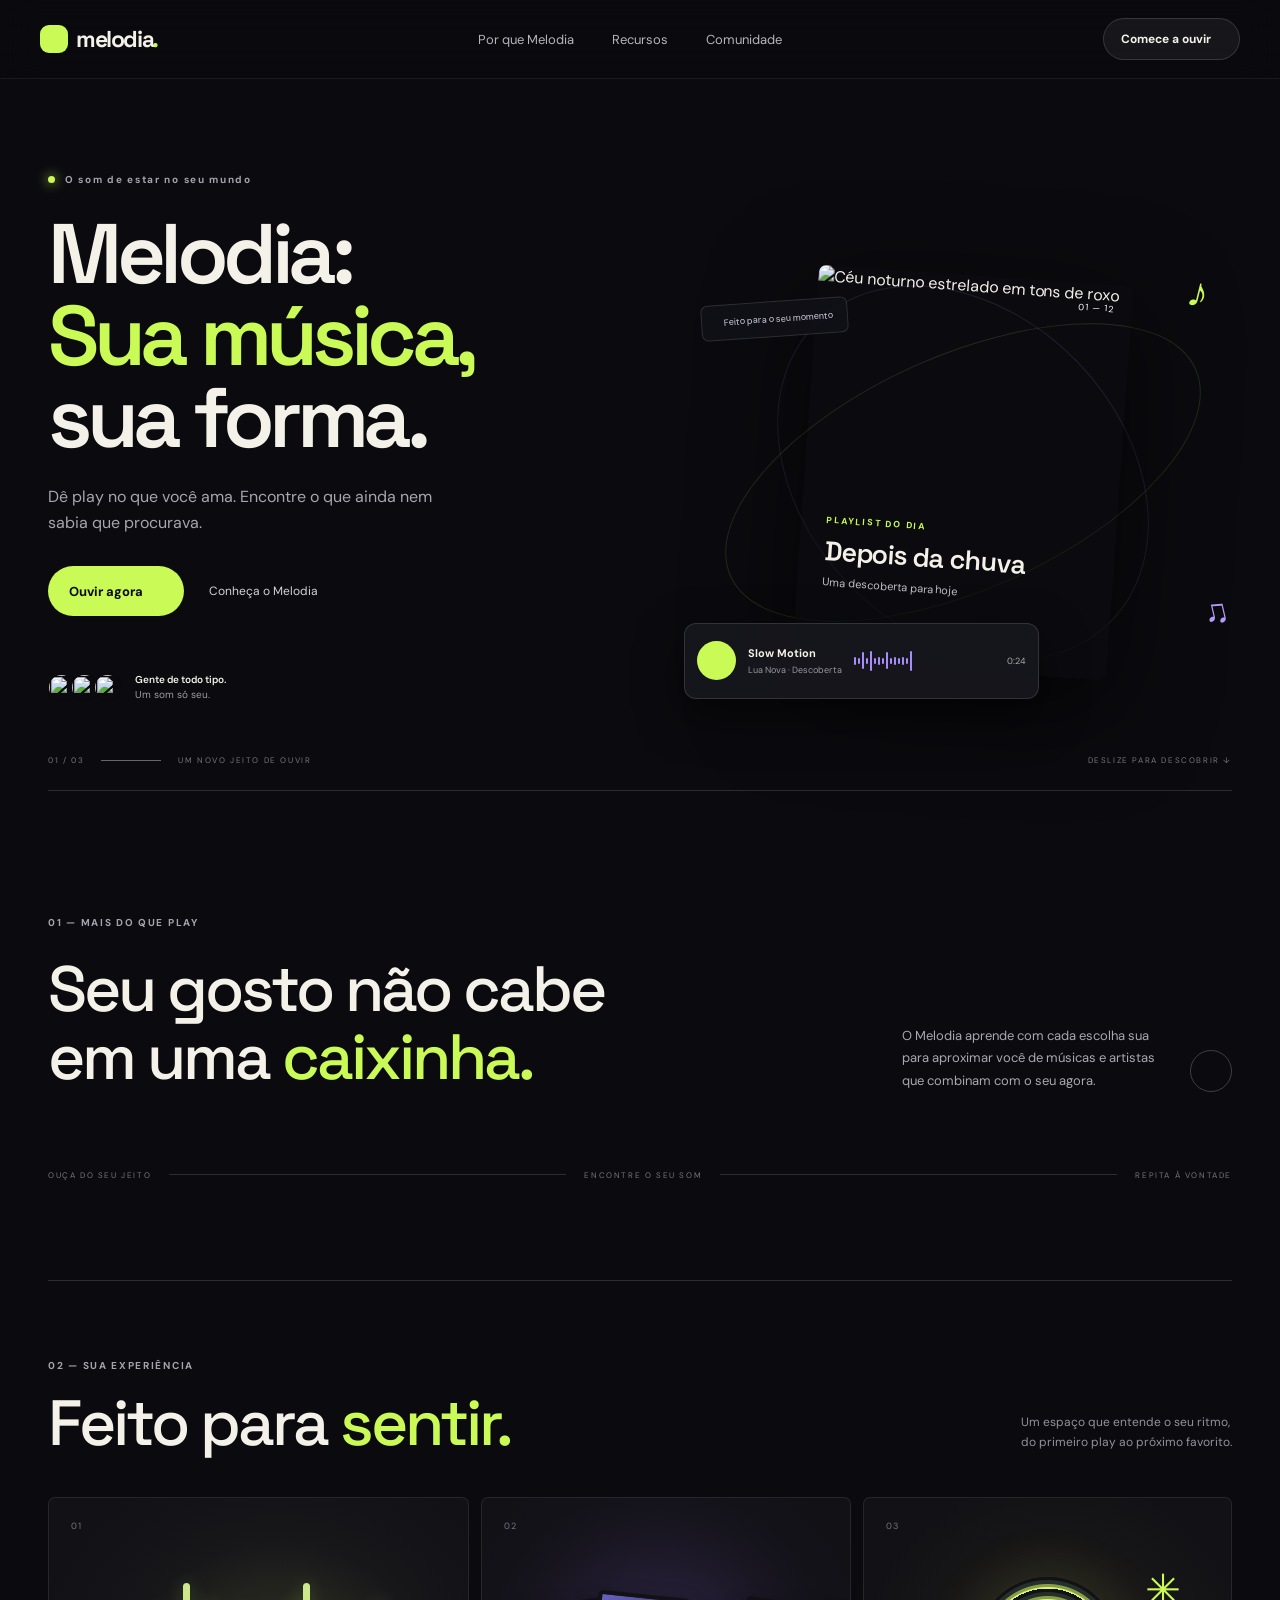
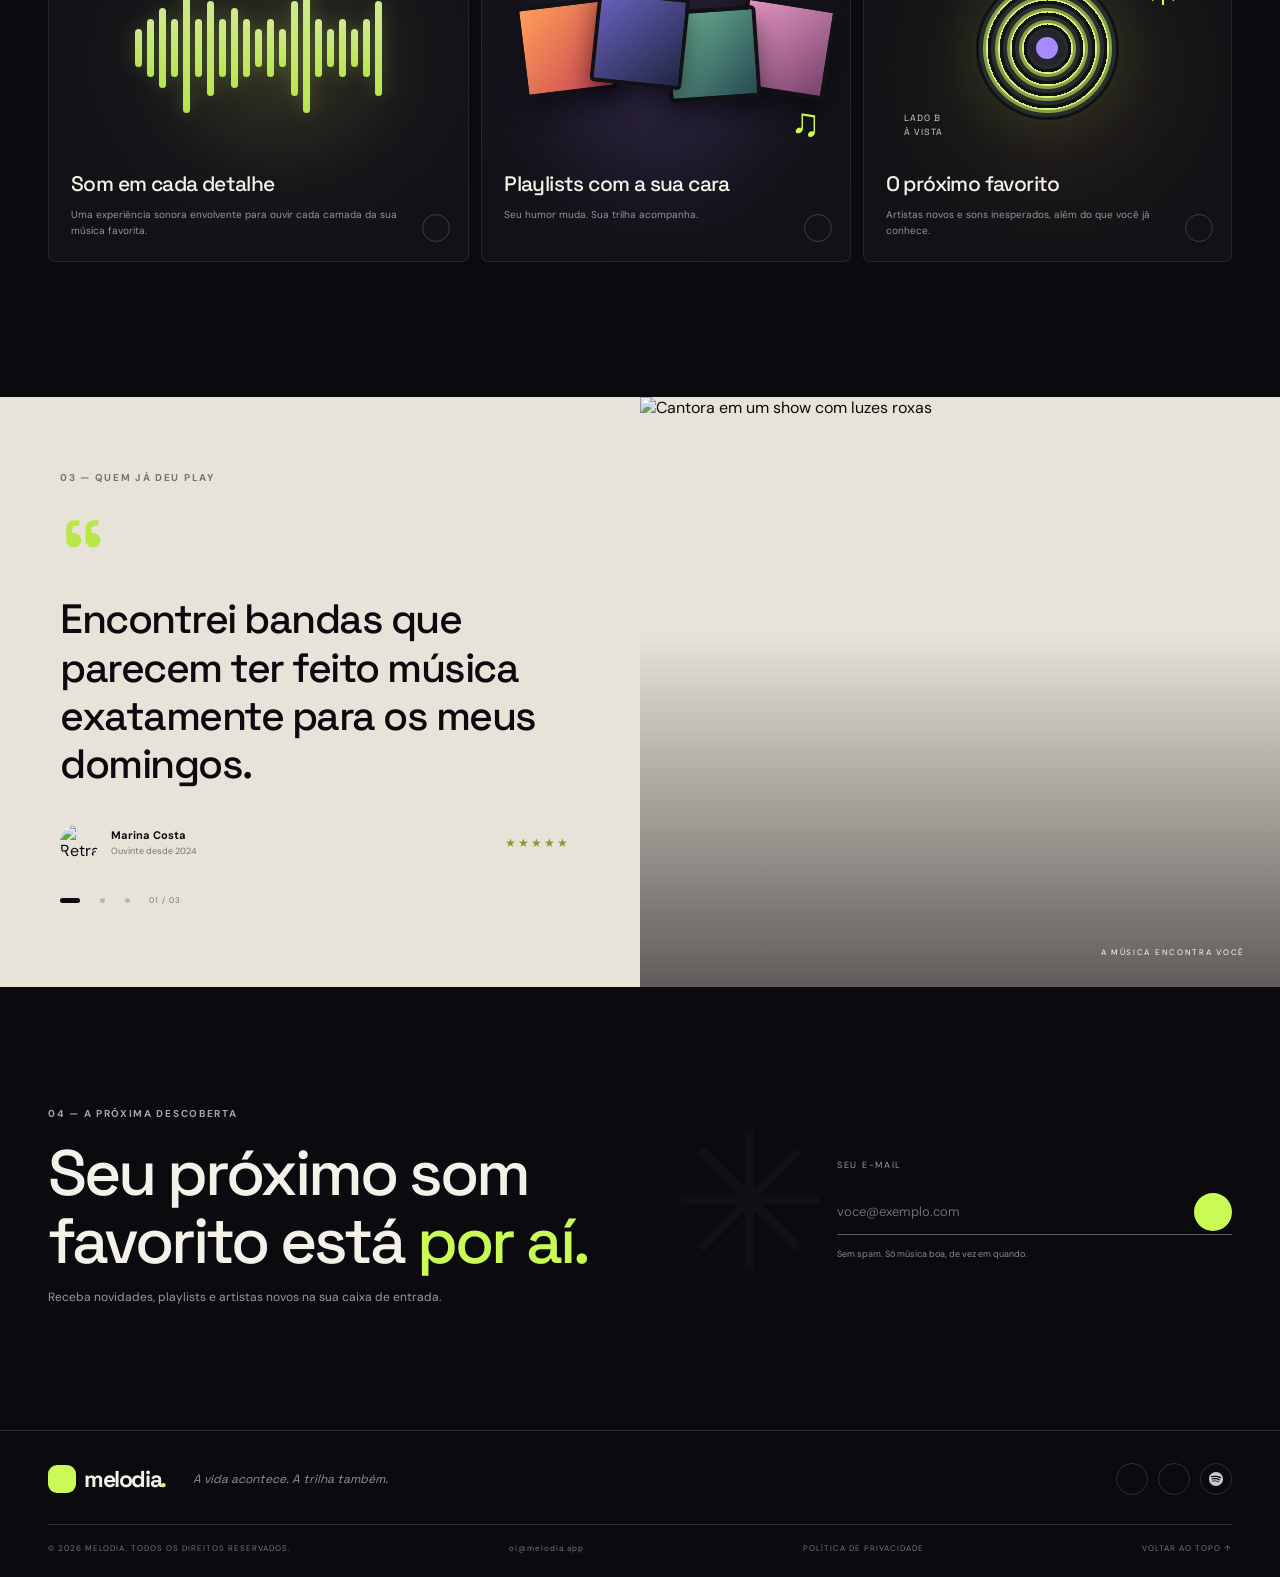
==== commit f37a7e12: "Fix responsive overlaps, tap targets and mobile legibility - Lay feature cards out in normal flow so" ====
--- a/index.html
+++ b/index.html
@@ -11,7 +11,7 @@
   <link href="https://fonts.googleapis.com/css2?family=DM+Sans:wght@400;500;600;700&family=Space+Grotesk:wght@400;500;600;700&display=swap" rel="stylesheet">
   <script src="https://cdn.tailwindcss.com"></script>
   <script>tailwind.config={theme:{extend:{fontFamily:{sans:['DM Sans','sans-serif'],display:['Space Grotesk','sans-serif']},colors:{ink:'#0b0b0f',acid:'#c9fa55',violet:'#a78bfa'}}}}</script>
-  <link rel="stylesheet" href="style.css?v=4">
+  <link rel="stylesheet" href="style.css?v=9">
   <script src="https://unpkg.com/lucide@latest"></script>
 </head>
 <body>
@@ -42,23 +42,23 @@
       <div class="hero-bottom"><span>01 / 03</span><div class="hero-rule"></div><span>UM NOVO JEITO DE OUVIR</span><span class="scroll-hint">DESLIZE PARA DESCOBRIR ↓</span></div>
     </section>
 
-    <section class="intro section-wrap" id="sobre"><div class="section-kicker">01 — MAIS DO QUE PLAY</div><div class="intro-content"><h2>Seu gosto não cabe<br>em uma <em>caixinha.</em></h2><div class="intro-aside"><p>O Melodia aprende com cada escolha sua para aproximar você de músicas e artistas que combinam com o seu agora.</p><a href="#recursos" class="round-link" aria-label="Ver recursos"><i data-lucide="arrow-down-right"></i></a></div></div><div class="intro-line"><span>OUÇA DO SEU JEITO</span><div></div><span>ENCONTRE O SEU SOM</span><div></div><span>REPITA À VONTADE</span></div></section>
+    <section class="intro section-wrap" id="sobre"><div class="section-kicker">01 — MAIS DO QUE PLAY</div><div class="intro-content"><h2>Seu gosto não cabe <br>em uma <em>caixinha.</em></h2><div class="intro-aside"><p>O Melodia aprende com cada escolha sua para aproximar você de músicas e artistas que combinam com o seu agora.</p><a href="#recursos" class="round-link" aria-label="Ver recursos"><i data-lucide="arrow-down-right"></i></a></div></div><div class="intro-line"><span>OUÇA DO SEU JEITO</span><div></div><span>ENCONTRE O SEU SOM</span><div></div><span>REPITA À VONTADE</span></div></section>
 
-    <section class="features section-wrap" id="recursos"><div class="section-heading"><div><div class="section-kicker">02 — SUA EXPERIÊNCIA</div><h2>Feito para <em>sentir.</em></h2></div><p>Um espaço que entende o seu ritmo,<br>do primeiro play ao próximo favorito.</p></div>
+    <section class="features section-wrap" id="recursos"><div class="section-heading"><div><div class="section-kicker">02 — SUA EXPERIÊNCIA</div><h2>Feito para <em>sentir.</em></h2></div><p>Um espaço que entende o seu ritmo, <br>do primeiro play ao próximo favorito.</p></div>
       <div class="feature-grid">
-        <a class="feature feature-large" href="recursos.html#som"><div class="feature-top"><span class="feature-number">01</span><i data-lucide="audio-waveform"></i></div><div class="feature-visual equalizer" aria-hidden="true"><span></span><span></span><span></span><span></span><span></span><span></span><span></span><span></span><span></span><span></span><span></span><span></span><span></span><span></span><span></span><span></span><span></span><span></span><span></span><span></span><span></span></div><h3>Som em cada detalhe</h3><p>Uma experiência sonora envolvente para ouvir cada camada da sua música favorita.</p><span class="feature-arrow" aria-hidden="true"><i data-lucide="arrow-up-right"></i></span></a>
-        <a class="feature feature-playlist" href="recursos.html#playlists"><div class="feature-top"><span class="feature-number">02</span><i data-lucide="list-music"></i></div><div class="mini-playlist"><span class="mini-cover cover-one"><i data-lucide="sun"></i></span><span class="mini-cover cover-two"><i data-lucide="moon"></i></span><span class="mini-cover cover-three"><i data-lucide="cloud-sun"></i></span><span class="mini-cover cover-four"><i data-lucide="radio"></i></span><div class="mini-wave">♫</div></div><h3>Playlists com a sua cara</h3><p>Seu humor muda. Sua trilha acompanha.</p><span class="feature-arrow" aria-hidden="true"><i data-lucide="arrow-up-right"></i></span></a>
-        <a class="feature feature-discover" href="recursos.html#descobertas"><div class="feature-top"><span class="feature-number">03</span><i data-lucide="compass"></i></div><div class="discover-art"><div class="discover-disc"><div></div></div><span class="discover-star">✳</span><span class="discover-label">LADO B<br>À VISTA</span></div><h3>O próximo favorito</h3><p>Artistas novos e sons inesperados, além do que você já conhece.</p><span class="feature-arrow" aria-hidden="true"><i data-lucide="arrow-up-right"></i></span></a>
+        <a class="feature feature-large" href="recursos.html?v=9#som"><div class="feature-top"><span class="feature-number">01</span><i data-lucide="audio-waveform"></i></div><div class="feature-visual equalizer" aria-hidden="true"><span></span><span></span><span></span><span></span><span></span><span></span><span></span><span></span><span></span><span></span><span></span><span></span><span></span><span></span><span></span><span></span><span></span><span></span><span></span><span></span><span></span></div><h3>Som em cada detalhe</h3><p>Uma experiência sonora envolvente para ouvir cada camada da sua música favorita.</p><span class="feature-arrow" aria-hidden="true"><i data-lucide="arrow-up-right"></i></span></a>
+        <a class="feature feature-playlist" href="recursos.html?v=9#playlists"><div class="feature-top"><span class="feature-number">02</span><i data-lucide="list-music"></i></div><div class="mini-playlist"><span class="mini-cover cover-one"><i data-lucide="sun"></i></span><span class="mini-cover cover-two"><i data-lucide="moon"></i></span><span class="mini-cover cover-three"><i data-lucide="cloud-sun"></i></span><span class="mini-cover cover-four"><i data-lucide="radio"></i></span><div class="mini-wave">♫</div></div><h3>Playlists com a sua cara</h3><p>Seu humor muda. Sua trilha acompanha.</p><span class="feature-arrow" aria-hidden="true"><i data-lucide="arrow-up-right"></i></span></a>
+        <a class="feature feature-discover" href="recursos.html?v=9#descobertas"><div class="feature-top"><span class="feature-number">03</span><i data-lucide="compass"></i></div><div class="discover-art"><div class="discover-disc"><div></div></div><span class="discover-star">✳</span><span class="discover-label">LADO B<br>À VISTA</span></div><h3>O próximo favorito</h3><p>Artistas novos e sons inesperados, além do que você já conhece.</p><span class="feature-arrow" aria-hidden="true"><i data-lucide="arrow-up-right"></i></span></a>
       </div>
     </section>
 
 <section class="quote-section" id="vozes"><div class="quote-inner"><div class="section-kicker">03 — QUEM JÁ DEU PLAY</div><div class="quote-mark">“</div><blockquote>Encontrei bandas que parecem ter feito música exatamente para os meus domingos.</blockquote><div class="quote-person"><img src="https://images.unsplash.com/photo-1534528741775-53994a69daeb?auto=format&fit=crop&w=120&q=85" alt="Retrato de Marina Costa"><div><strong>Marina Costa</strong><span>Ouvinte desde 2024</span></div><div class="quote-stars" aria-label="5 de 5 estrelas">★★★★★</div></div><div class="quote-pagination" aria-label="Depoimentos"><button class="active" aria-label="Depoimento 1" aria-pressed="true"></button><button aria-label="Depoimento 2" aria-pressed="false"></button><button aria-label="Depoimento 3" aria-pressed="false"></button><span class="quote-count">01 / 03</span></div></div><div class="quote-photo"><img src="https://images.unsplash.com/photo-1516280440614-37939bbacd81?auto=format&fit=crop&w=1000&q=85" alt="Cantora em um show com luzes roxas"><div class="photo-label">A MÚSICA ENCONTRA VOCÊ</div></div></section>
 
-    <section class="signup section-wrap"><div class="signup-copy"><div class="section-kicker">04 — A PRÓXIMA DESCOBERTA</div><h2>Seu próximo som<br>favorito está <em>por aí.</em></h2><p>Receba novidades, playlists e artistas novos na sua caixa de entrada.</p></div><form class="signup-form"><label for="email">SEU E-MAIL</label><div class="input-row"><input id="email" name="email" type="email" placeholder="voce@exemplo.com" autocomplete="email" required><button type="submit" aria-label="Inscrever e-mail"><i data-lucide="arrow-up-right"></i></button></div><div class="form-message" aria-live="polite">Sem spam. Só música boa, de vez em quando.</div></form><div class="signup-spark">✳</div></section>
+    <section class="signup section-wrap"><div class="signup-copy"><div class="section-kicker">04 — A PRÓXIMA DESCOBERTA</div><h2>Seu próximo som <br>favorito está <em>por aí.</em></h2><p>Receba novidades, playlists e artistas novos na sua caixa de entrada.</p></div><form class="signup-form"><label for="email">SEU E-MAIL</label><div class="input-row"><input id="email" name="email" type="email" placeholder="voce@exemplo.com" autocomplete="email" required><button type="submit" aria-label="Inscrever e-mail"><i data-lucide="arrow-up-right"></i></button></div><div class="form-message" aria-live="polite">Sem spam. Só música boa, de vez em quando.</div></form><div class="signup-spark">✳</div></section>
   </main>
 
   <footer class="footer"><div class="footer-main"><a class="brand" href="#top"><span class="brand-mark"><i data-lucide="audio-lines"></i></span>melodia<span class="brand-dot">.</span></a><span class="footer-note">A vida acontece. A trilha também.</span><div class="social-links" aria-label="Encontre o Melodia nas redes"><a href="https://instagram.com" target="_blank" rel="noopener noreferrer" aria-label="Instagram (abre em nova aba)"><i data-lucide="instagram" aria-hidden="true"></i></a><a href="https://youtube.com" target="_blank" rel="noopener noreferrer" aria-label="YouTube (abre em nova aba)"><i data-lucide="youtube" aria-hidden="true"></i></a><a href="https://open.spotify.com" target="_blank" rel="noopener noreferrer" aria-label="Spotify (abre em nova aba)"><svg viewBox="0 0 24 24" fill="currentColor" aria-hidden="true"><path d="M12 0C5.37 0 0 5.37 0 12s5.37 12 12 12 12-5.37 12-12S18.63 0 12 0zm5.5 17.3a.75.75 0 0 1-1.03.25c-2.82-1.72-6.37-2.1-10.55-1.15a.75.75 0 1 1-.33-1.46c4.58-1.05 8.5-.6 11.66 1.33.36.22.47.68.25 1.03zm1.47-3.26a.94.94 0 0 1-1.29.31c-3.23-1.99-8.15-2.57-11.97-1.4a.94.94 0 1 1-.55-1.79c4.36-1.32 9.78-.68 13.5 1.6.44.27.58.85.31 1.29zm.13-3.4C15.23 8.28 8.8 8.08 5.07 9.2a1.13 1.13 0 1 1-.65-2.17c4.28-1.3 11.4-1.05 15.9 1.62a1.13 1.13 0 0 1-1.16 1.94z"/></svg></a></div></div><div class="footer-bottom"><span>© 2026 MELODIA. TODOS OS DIREITOS RESERVADOS.</span><a href="mailto:oi@melodia.app">oi@melodia.app</a><a href="privacidade.html">POLÍTICA DE PRIVACIDADE</a><a href="#top">VOLTAR AO TOPO ↑</a></div></footer>
-  <script src="script.js"></script>
+  <script src="script.js?v=4"></script>
 </body>
 </html>
 
--- a/style.css
+++ b/style.css
@@ -67,4 +67,64 @@
   .resource-detail{grid-template-columns:28px minmax(0,1fr);gap:10px}
   .footer{padding-inline:16px}
 }
+@media(max-width:900px){
+  .resource-detail{grid-template-columns:minmax(0,1fr);gap:8px;align-items:start;padding:32px 0}
+  .resource-number{margin:0 0 8px}
+  .resource-detail>div:nth-child(2){grid-column:1;min-width:0;width:100%}
+  .resource-symbol{display:none}
+}
+/* Os detalhes de recursos são fluidos também em tablets e em páginas com zoom. */
+.resource-list{max-width:1000px;padding-bottom:110px;}
+.resource-header .nav-cta{font-size:11px;padding:10px 12px}
+.resource-detail{display:block;min-width:0;width:100%;max-width:100%;padding:clamp(28px,5vw,45px) 0;overflow-wrap:anywhere}
+.resource-detail>div:nth-child(2){display:block;min-width:0;width:100%}
+.resource-detail h2{max-width:100%;font-size:clamp(28px,4vw,45px);line-height:1.1;overflow-wrap:anywhere}
+.resource-detail p{max-width:65ch;overflow-wrap:anywhere}
+.resource-symbol{display:none}
+@media(max-width:1100px){
+  .feature-grid{grid-template-columns:minmax(0,1fr)}
+  .feature-large{grid-column:auto;min-height:315px}
+  .hero-art{overflow:hidden}
+  .hero-art .orbit{display:none}
+}
+main section#sobre,main section#recursos,main section#vozes{scroll-margin-top:92px}
 
+
+/* Revisão de responsividade: cartões em fluxo normal, capa sem sobreposição e legibilidade no celular. */
+.hero-art{overflow:visible}
+.album-caption{bottom:72px}
+.quote-pagination{gap:0;margin-left:-10px}
+.resources-intro>.text-link{padding-block:8px}
+.quote-pagination button{width:auto;height:auto;padding:10px;background:transparent}
+.quote-pagination button::after{content:"";display:block;width:5px;height:5px;border-radius:99px;background:#bbb7ae;transition:width .2s}
+.quote-pagination button.active{width:auto;background:transparent}
+.quote-pagination button.active::after{width:20px;background:var(--ink)}
+.quote-pagination button:focus-visible{outline:2px solid var(--ink);outline-offset:2px;border-radius:4px}
+.feature{display:flex;flex-direction:column}
+.feature .equalizer,.feature .mini-playlist,.feature .discover-art{position:relative;inset:auto;flex:1 0 auto;margin:18px 0 24px}
+.feature .equalizer{height:145px}
+.feature .mini-playlist{height:130px}
+.feature .discover-art{min-height:170px}
+.feature h3{position:static;margin:auto 0 10px}
+.feature p{position:static;max-width:none;min-height:3.2em;padding-right:0;margin-right:44px}
+@media(max-width:1100px) and (min-width:641px){
+  .feature-grid{grid-template-columns:repeat(2,minmax(0,1fr))}
+  .feature-large{grid-column:span 2}
+}
+@media(max-width:900px){
+  .menu-toggle{width:44px;height:44px}
+  .hero-art{height:auto;display:flex;flex-direction:column;align-items:center}
+  .album-art{width:min(275px,calc(100% - 16px));height:auto;aspect-ratio:275/350}
+  .album-caption{bottom:62px}
+  .floating-player{position:relative;left:auto;bottom:auto;transform:none;margin-top:-44px;width:min(330px,100%)}
+}
+@media(max-width:640px){
+  .intro h2 br,.signup h2 br,.section-heading>p br{display:none}
+  .hero-bottom,.footer-bottom,.quote-count,.photo-label{font-size:9px}
+  .intro-line{font-size:9px;letter-spacing:1px;gap:10px}
+  .intro-line span{flex:0 1 auto;text-align:center;line-height:1.5}
+  .intro-line div{flex:1 0 12px}
+  .feature{min-height:0}
+  .feature p{min-height:0}
+  .mini-cover{width:clamp(64px,22vw,92px);height:clamp(64px,22vw,92px)}
+}
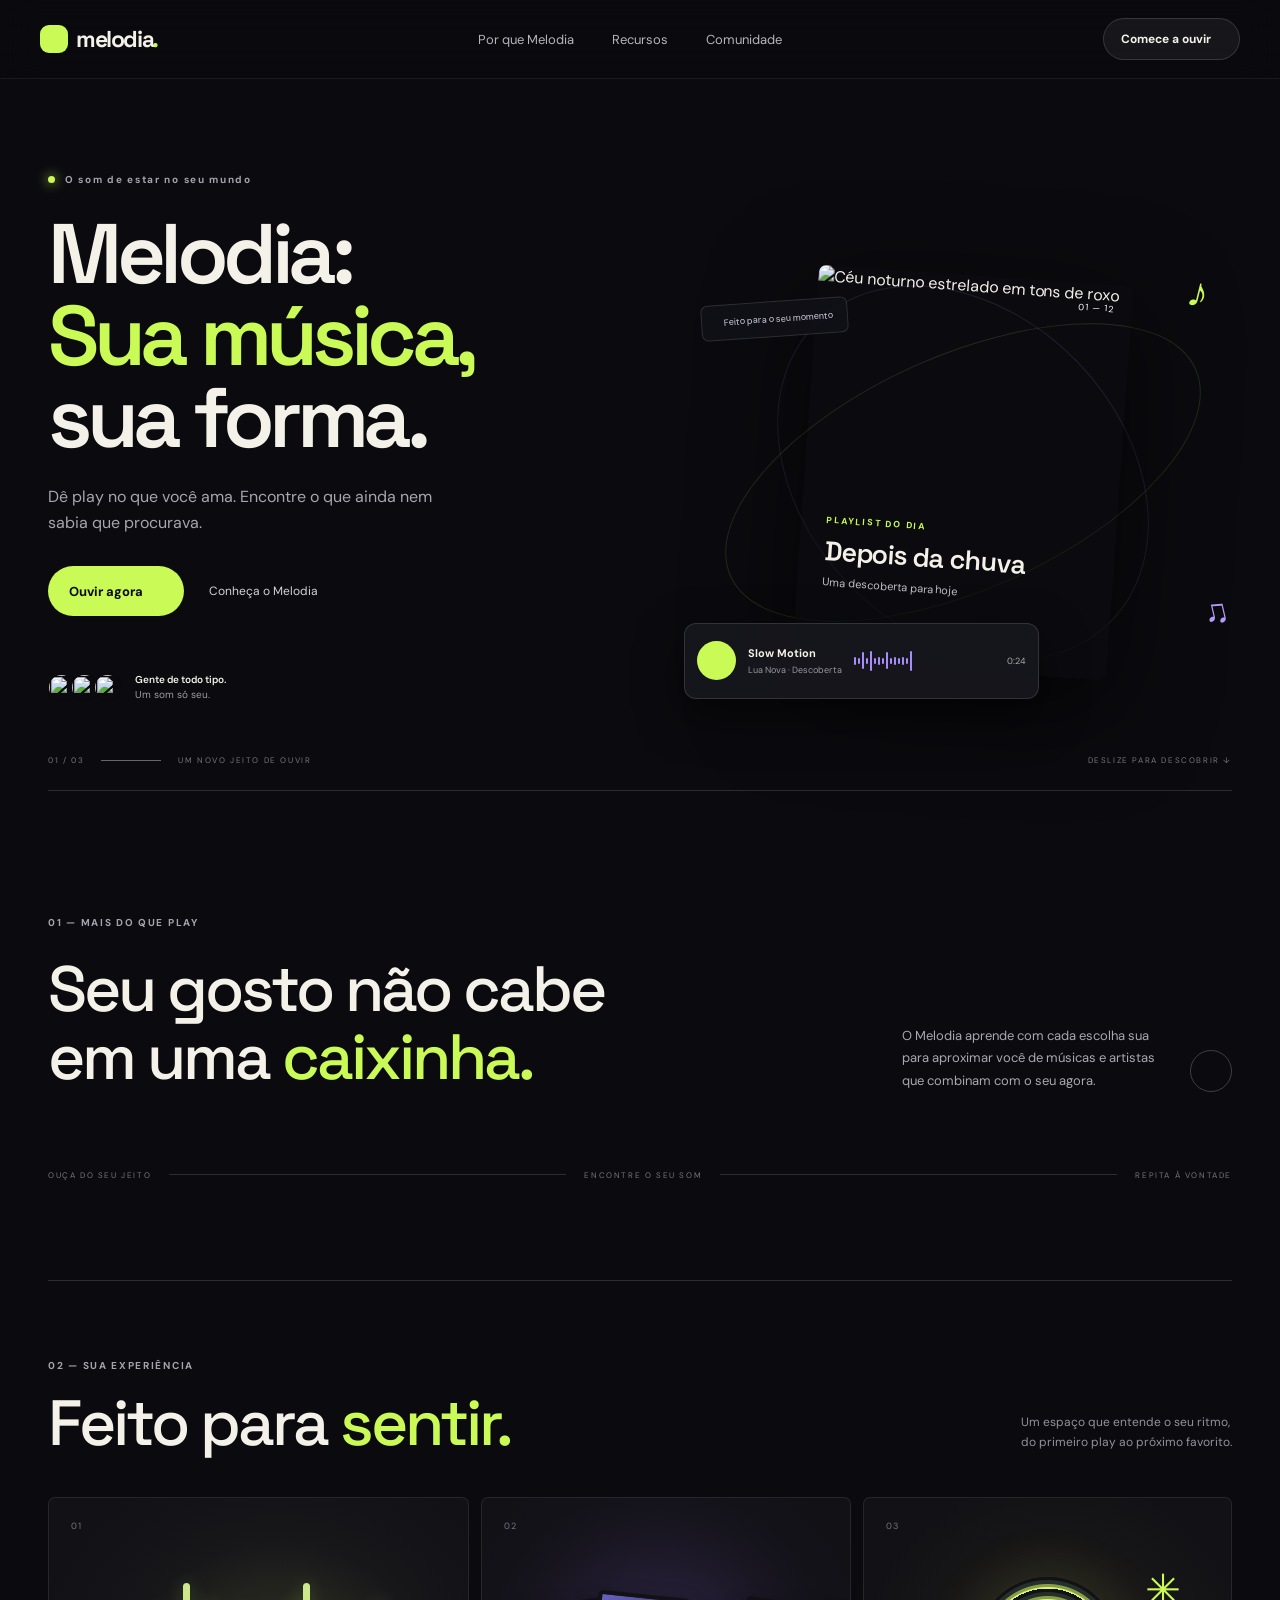
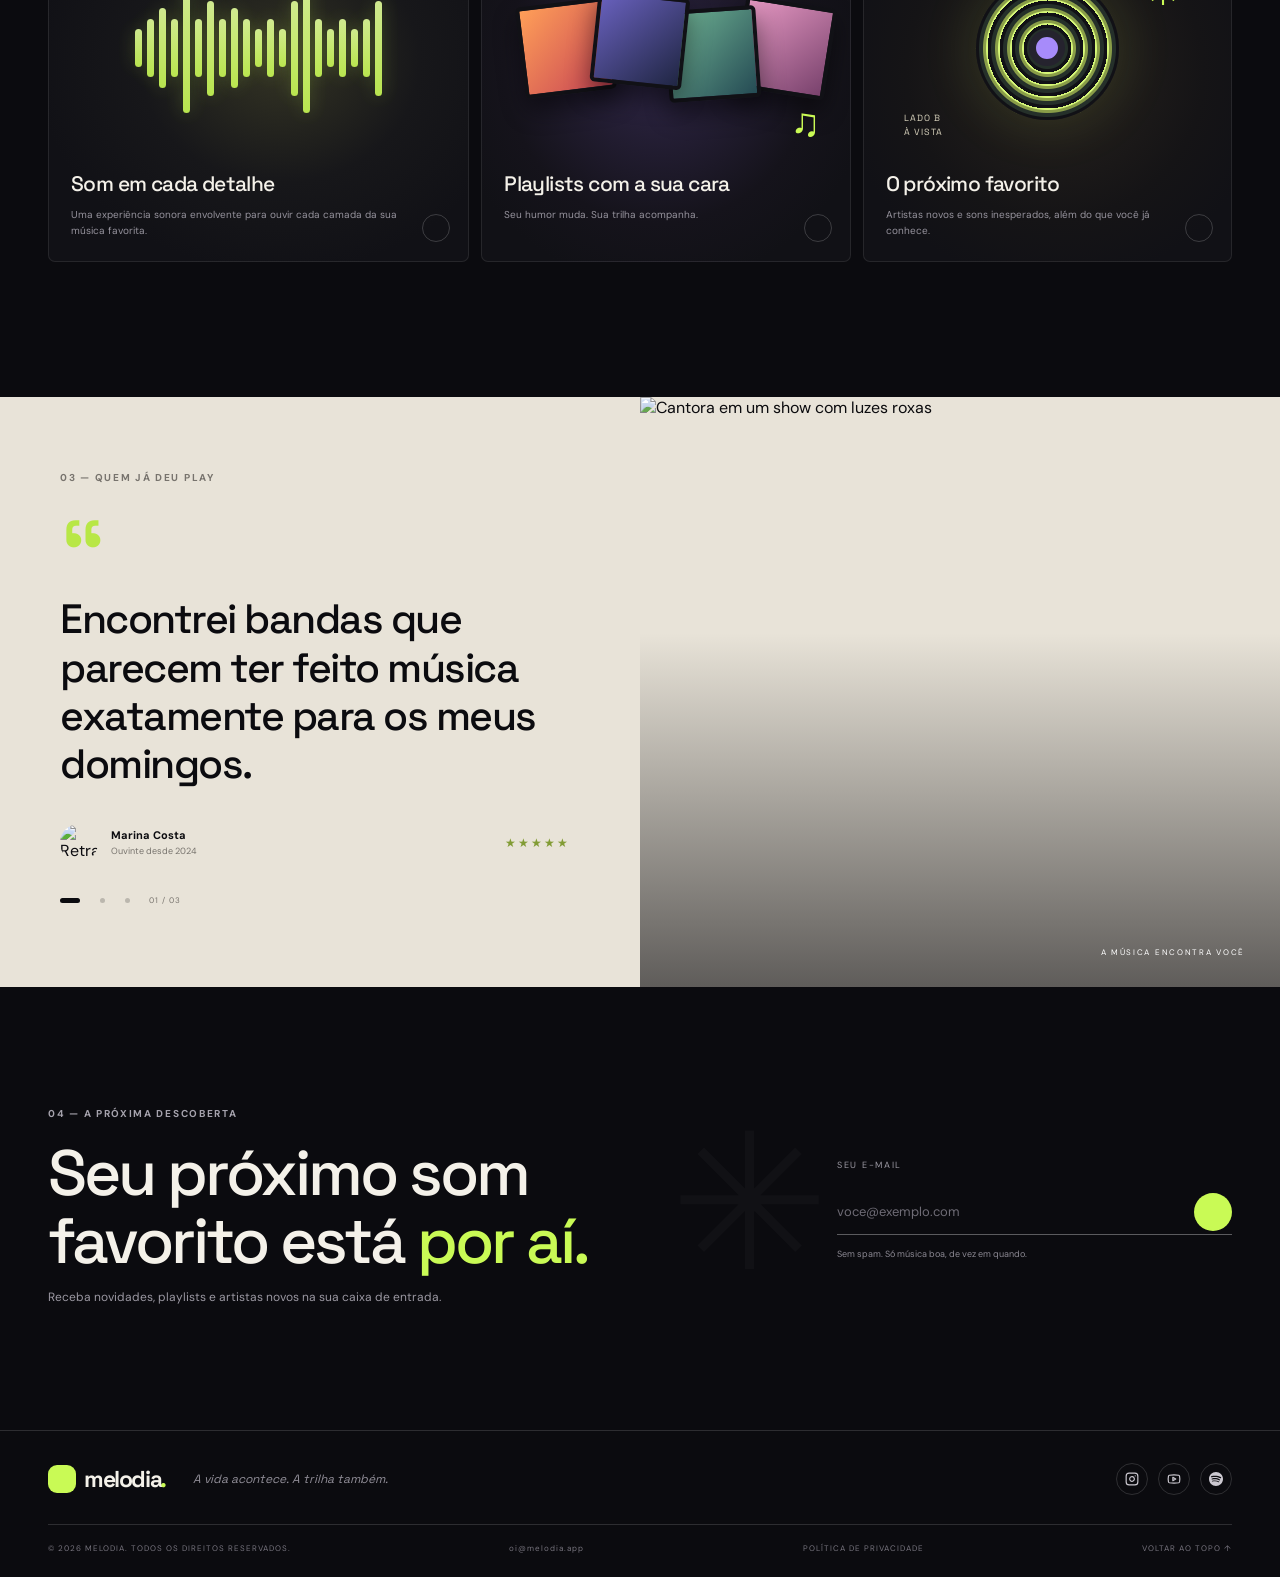
==== commit 892c8de1: "Inline the Instagram and YouTube footer icons lucide@latest no longer ships brand icons, so both soc" ====
--- a/index.html
+++ b/index.html
@@ -57,8 +57,8 @@
     <section class="signup section-wrap"><div class="signup-copy"><div class="section-kicker">04 — A PRÓXIMA DESCOBERTA</div><h2>Seu próximo som <br>favorito está <em>por aí.</em></h2><p>Receba novidades, playlists e artistas novos na sua caixa de entrada.</p></div><form class="signup-form"><label for="email">SEU E-MAIL</label><div class="input-row"><input id="email" name="email" type="email" placeholder="voce@exemplo.com" autocomplete="email" required><button type="submit" aria-label="Inscrever e-mail"><i data-lucide="arrow-up-right"></i></button></div><div class="form-message" aria-live="polite">Sem spam. Só música boa, de vez em quando.</div></form><div class="signup-spark">✳</div></section>
   </main>
 
-  <footer class="footer"><div class="footer-main"><a class="brand" href="#top"><span class="brand-mark"><i data-lucide="audio-lines"></i></span>melodia<span class="brand-dot">.</span></a><span class="footer-note">A vida acontece. A trilha também.</span><div class="social-links" aria-label="Encontre o Melodia nas redes"><a href="https://instagram.com" target="_blank" rel="noopener noreferrer" aria-label="Instagram (abre em nova aba)"><i data-lucide="instagram" aria-hidden="true"></i></a><a href="https://youtube.com" target="_blank" rel="noopener noreferrer" aria-label="YouTube (abre em nova aba)"><i data-lucide="youtube" aria-hidden="true"></i></a><a href="https://open.spotify.com" target="_blank" rel="noopener noreferrer" aria-label="Spotify (abre em nova aba)"><svg viewBox="0 0 24 24" fill="currentColor" aria-hidden="true"><path d="M12 0C5.37 0 0 5.37 0 12s5.37 12 12 12 12-5.37 12-12S18.63 0 12 0zm5.5 17.3a.75.75 0 0 1-1.03.25c-2.82-1.72-6.37-2.1-10.55-1.15a.75.75 0 1 1-.33-1.46c4.58-1.05 8.5-.6 11.66 1.33.36.22.47.68.25 1.03zm1.47-3.26a.94.94 0 0 1-1.29.31c-3.23-1.99-8.15-2.57-11.97-1.4a.94.94 0 1 1-.55-1.79c4.36-1.32 9.78-.68 13.5 1.6.44.27.58.85.31 1.29zm.13-3.4C15.23 8.28 8.8 8.08 5.07 9.2a1.13 1.13 0 1 1-.65-2.17c4.28-1.3 11.4-1.05 15.9 1.62a1.13 1.13 0 0 1-1.16 1.94z"/></svg></a></div></div><div class="footer-bottom"><span>© 2026 MELODIA. TODOS OS DIREITOS RESERVADOS.</span><a href="mailto:oi@melodia.app">oi@melodia.app</a><a href="privacidade.html">POLÍTICA DE PRIVACIDADE</a><a href="#top">VOLTAR AO TOPO ↑</a></div></footer>
+  <footer class="footer"><div class="footer-main"><a class="brand" href="#top"><span class="brand-mark"><i data-lucide="audio-lines"></i></span>melodia<span class="brand-dot">.</span></a><span class="footer-note">A vida acontece. A trilha também.</span><div class="social-links" aria-label="Encontre o Melodia nas redes"><a href="https://instagram.com" target="_blank" rel="noopener noreferrer" aria-label="Instagram (abre em nova aba)"><svg viewBox="0 0 24 24" fill="none" stroke="currentColor" stroke-width="2" stroke-linecap="round" stroke-linejoin="round" aria-hidden="true"><rect width="20" height="20" x="2" y="2" rx="5" ry="5"/><path d="M16 11.37A4 4 0 1 1 12.63 8 4 4 0 0 1 16 11.37z"/><line x1="17.5" x2="17.51" y1="6.5" y2="6.5"/></svg></a><a href="https://youtube.com" target="_blank" rel="noopener noreferrer" aria-label="YouTube (abre em nova aba)"><svg viewBox="0 0 24 24" fill="none" stroke="currentColor" stroke-width="2" stroke-linecap="round" stroke-linejoin="round" aria-hidden="true"><path d="M2.5 17a24.12 24.12 0 0 1 0-10 2 2 0 0 1 1.4-1.4 49.56 49.56 0 0 1 16.2 0A2 2 0 0 1 21.5 7a24.12 24.12 0 0 1 0 10 2 2 0 0 1-1.4 1.4 49.55 49.55 0 0 1-16.2 0A2 2 0 0 1 2.5 17"/><path d="m10 15 5-3-5-3z"/></svg></a><a href="https://open.spotify.com" target="_blank" rel="noopener noreferrer" aria-label="Spotify (abre em nova aba)"><svg viewBox="0 0 24 24" fill="currentColor" aria-hidden="true"><path d="M12 0C5.37 0 0 5.37 0 12s5.37 12 12 12 12-5.37 12-12S18.63 0 12 0zm5.5 17.3a.75.75 0 0 1-1.03.25c-2.82-1.72-6.37-2.1-10.55-1.15a.75.75 0 1 1-.33-1.46c4.58-1.05 8.5-.6 11.66 1.33.36.22.47.68.25 1.03zm1.47-3.26a.94.94 0 0 1-1.29.31c-3.23-1.99-8.15-2.57-11.97-1.4a.94.94 0 1 1-.55-1.79c4.36-1.32 9.78-.68 13.5 1.6.44.27.58.85.31 1.29zm.13-3.4C15.23 8.28 8.8 8.08 5.07 9.2a1.13 1.13 0 1 1-.65-2.17c4.28-1.3 11.4-1.05 15.9 1.62a1.13 1.13 0 0 1-1.16 1.94z"/></svg></a></div></div><div class="footer-bottom"><span>© 2026 MELODIA. TODOS OS DIREITOS RESERVADOS.</span><a href="mailto:oi@melodia.app">oi@melodia.app</a><a href="privacidade.html">POLÍTICA DE PRIVACIDADE</a><a href="#top">VOLTAR AO TOPO ↑</a></div></footer>
   <script src="script.js?v=4"></script>
 </body>
 </html>
-
+
